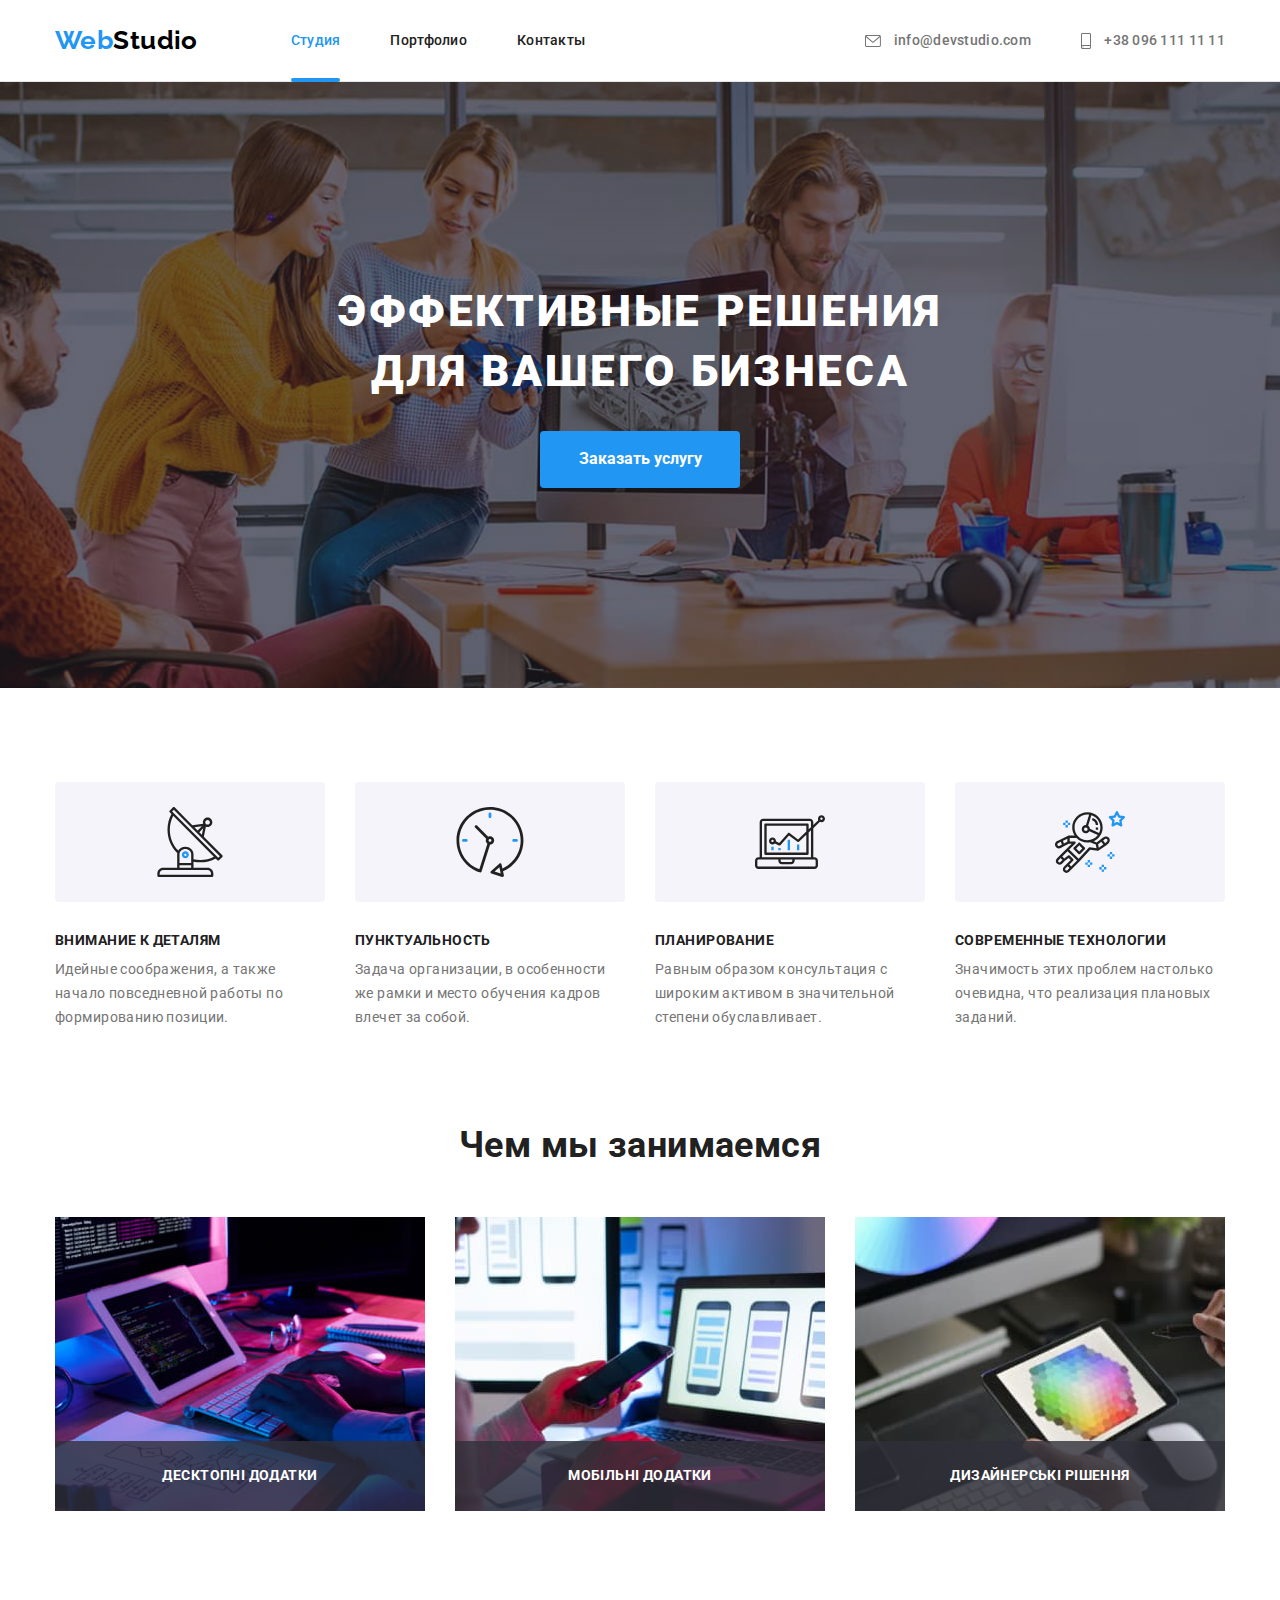
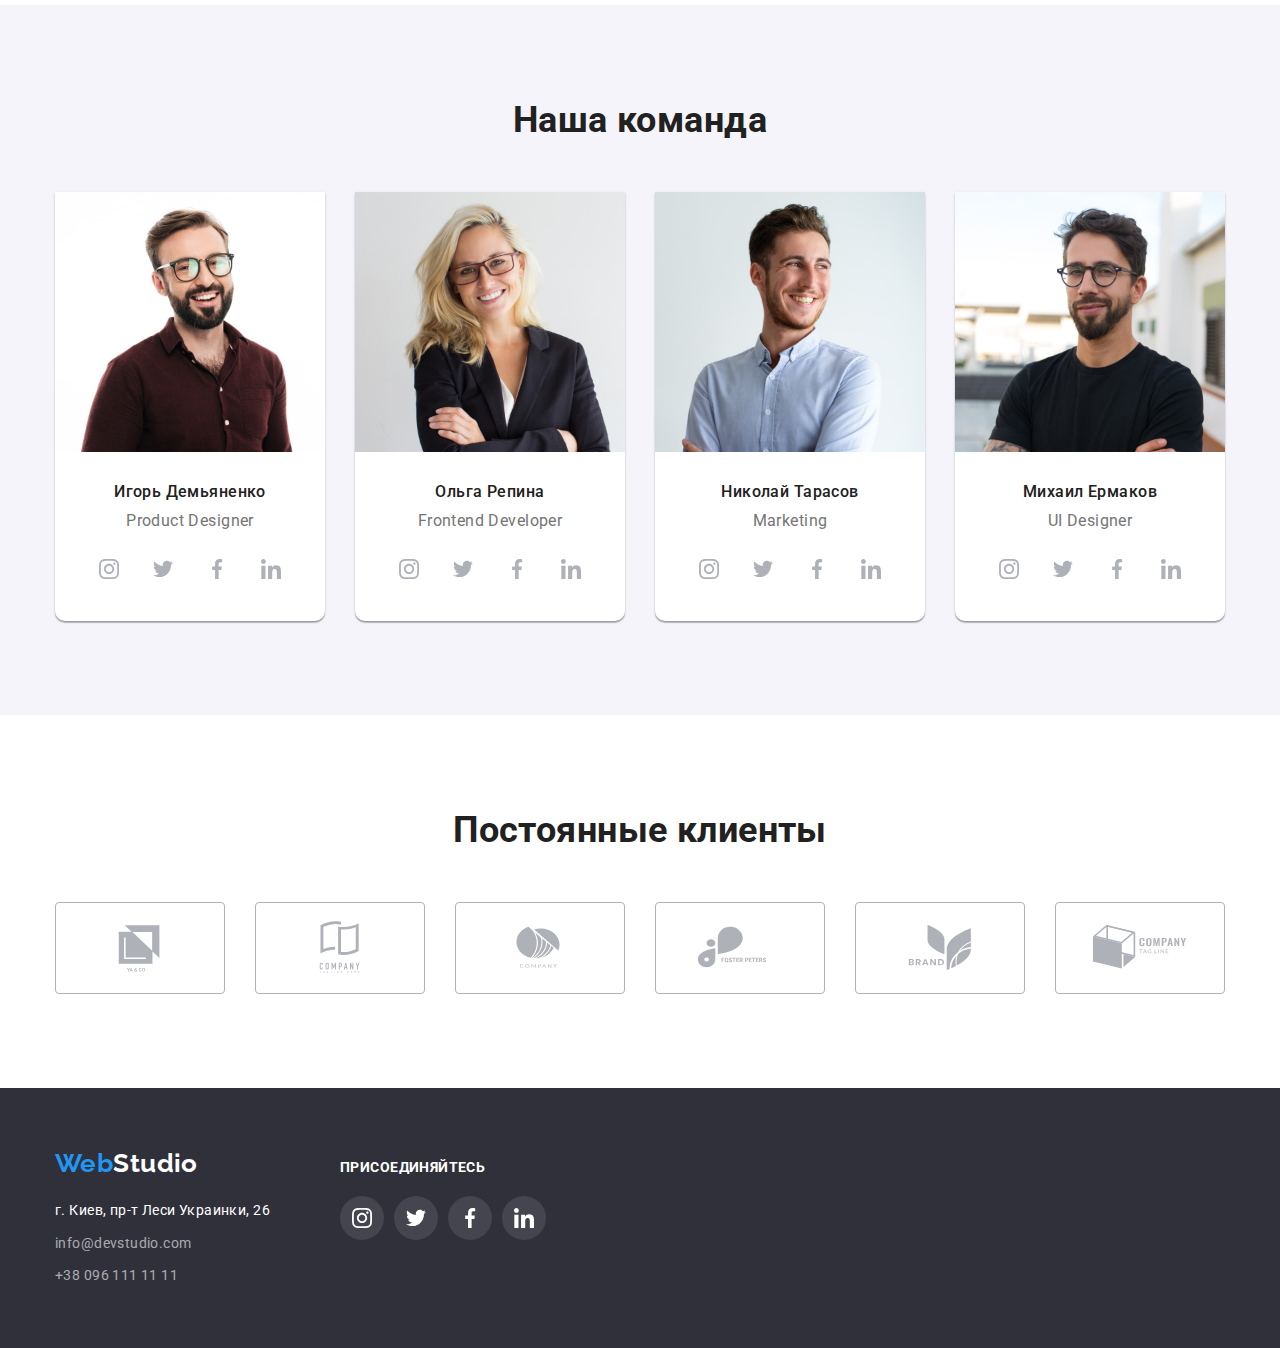
==== index.html @ 14af3a9a "add file" ====
<!DOCTYPE html>
<html lang="ru">
  <head>
    <meta charset="UTF-8" />
    <meta http-equiv="X-UA-Compatible" content="IE=edge" />
    <meta name="viewport" content="width=device-width, initial-scale=1.0" />
    <title>home-work-5</title>
    <link
      rel="stylesheet"
      href="https://cdnjs.cloudflare.com/ajax/libs/modern-normalize/1.1.0/modern-normalize.min.css"
    />
    <link
      href="https://fonts.googleapis.com/css2?family=Raleway:wght@700&family=Roboto:wght@400;500;700;900&display=swap"
      rel="stylesheet"
    />
    <link rel="stylesheet" href="./css/style.css" />
  </head>
  <body data-fixed-body>
    <header class="header">
      <nav class="container main-nav">
        <a href="./index.html" class="logo header-logo"
          ><span class="logo-accent">Web</span>Studio</a
        >
        <ul class="site-nav list">
          <li class="item"><a class="nav-link current-page" href="./index.html" >Студия</a></li>
          <li class="item">
            <a href="./portfolio.html" class="nav-link">Портфолио</a>
          </li>
          <li class="item"><a href="" class="nav-link">Контакты</a></li>
        </ul>
        <ul class="contacts list">
          <li class="item">
            <a href="mailto:info@devstudio.com" class="contacts-link">
              <svg class="contacts-icon" width="16" height="12">
                <use href="./images/symbol-defs.svg#envelope"></use>
              </svg>
              info@devstudio.com</a
            >
          </li>
          <li class="item">
            <a href="tel:+380961111111" class="contacts-link"
              ><svg class="contacts-icon" width="10" height="16">
                <use href="./images/symbol-defs.svg#smartphone"></use>
              </svg>
              +38 096 111 11 11</a
            >
          </li>
        </ul>
      </nav>
    </header>
    <main>
      <section class="section hero">
        <div class="container">
          <h1 class="hero-title">Эффективные решения для вашего бизнеса</h1>
          <button class="hero-btn" type="button" data-modal-open>Заказать услугу</button>
        </div>
      </section>
      <section class="section feature">
        <div class="container">
          <h2 class="visually-hidden">Наши преимущества</h2>
          <ul class="feature-list">
            <li class="item">
              <div class="feature-list-icon">
                <svg class="feature-icon" height="70" width="70">
                  <use href="./images/symbol-defs.svg#satellite"></use>
                </svg>
              </div>
              <h3 class="feature-title">Внимание к деталям</h3>
              <p class="feature-text">
                Идейные соображения, а также начало повседневной работы по формированию позиции.
              </p>
            </li>
            <li class="item">
              <div class="feature-list-icon">
                <svg class="feature-icon" height="70" width="70">
                  <use href="./images/symbol-defs.svg#clock"></use>
                </svg>
              </div>
              <h3 class="feature-title">Пунктуальность</h3>
              <p class="feature-text">
                Задача организации, в особенности же рамки и место обучения кадров влечет за собой.
              </p>
            </li>
            <li class="item">
              <div class="feature-list-icon">
                <svg class="feature-icon" height="70" width="70">
                  <use href="./images/symbol-defs.svg#graph"></use>
                </svg>
              </div>
              <h3 class="feature-title">Планирование</h3>
              <p class="feature-text">
                Равным образом консультация с широким активом в значительной степени обуславливает.
              </p>
            </li>
            <li class="item">
              <div class="feature-list-icon">
                <svg class="feature-icon" height="70" width="70">
                  <use href="./images/symbol-defs.svg#astronaut"></use>
                </svg>
              </div>
              <h3 class="feature-title">Современные технологии</h3>
              <p class="feature-text">
                Значимость этих проблем настолько очевидна, что реализация плановых заданий.
              </p>
            </li>
          </ul>
        </div>
      </section>
      <section class="section work-section">
        <div class="container">
          <h2 class="section-title work-title">Чем мы занимаемся</h2>
          <ul class="work-list">
            <li class="wort-list-item">
              <img src="./images/box_1.jpg" width="370" alt="рабочий стол с компьютером" />
              <div class="wort-list-item-wrap">
                <p class="wort-list-item-text">Десктопні додатки</p>
              </div>
              
            </li>
            <li class="wort-list-item">
              <img src="./images/box_2.jpg" width="370" alt="рабочий стол с компьютером" />
              <div class="wort-list-item-wrap">
                <p class="wort-list-item-text">Мобільні додатки</p>
              </div>
              
            </li>
            <li class="wort-list-item">
              <img src="./images/box_3.jpg" width="370" alt="планшет с палитрой цветов" />
              <div class="wort-list-item-wrap">
                <p class="wort-list-item-text">Дизайнерські рішення</p>
              </div>
              
            </li>
          </ul>
        </div>
      </section>
      <section class="section our-team">
        <div class="container">
          <h2 class="section-title title">Наша команда</h2>
          <ul class="our-team-list">
            <li class="item">
              <img
                src="./images/team/img_1.jpg"
                width="270"
                alt="мужчина в темной рубашке и очках"
              />
              <h3 class="our-team-title">Игорь Демьяненко</h3>
              <p class="our-team-text">Product Designer</p>
              <ul class="social-icon-list">
                <li class="social-icon-item">
                  <a
                    class="out-team-icon-link"
                    href="https://www.instagram.com/"
                    target="_blank"
                    rel="noopener noreferrer nofollow""
                  >
                    <svg class="social-icon" height="20" width="20">
                      <use href="./images/symbol-defs.svg#instagram"></use>
                    </svg>
                  </a>
                </li>
                <li class="social-icon-item">
                  <a class="out-team-icon-link" href="https://twitter.com/" target="_blank" rel="noopener noreferrer nofollow">
                    <svg class="social-icon" height="20" width="20">
                      <use href="./images/symbol-defs.svg#twitter"></use>
                    </svg>
                  </a>
                </li>
                <li class="social-icon-item">
                  <a
                    class="out-team-icon-link"
                    href="https://www.facebook.com/"
                    target="_blank"
                    rel="noopener noreferrer nofollow""
                  >
                    <svg class="social-icon" height="20" width="20">
                      <use href="./images/symbol-defs.svg#facebook"></use>
                    </svg>
                  </a>
                </li>
                <li class="social-icon-item">
                  <a
                    class="out-team-icon-link"
                    href="https://ua.linkedin.com/"
                    target="_blank"
                    rel="noopener noreferrer nofollow""
                  >
                    <svg class="social-icon" height="20" width="20">
                      <use href="./images/symbol-defs.svg#linkedin"></use>
                    </svg>
                  </a>
                </li>
              </ul>
            </li>
            <li class="item">
              <img src="./images/team/img_2.jpg" width="270" alt="женщина в черном пиджаке" />
              <h3 class="our-team-title">Ольга Репина</h3>
              <p class="our-team-text">Frontend Developer</p>
              <ul class="social-icon-list">
                <li class="social-icon-item">
                  <a
                    class="out-team-icon-link"
                    href="https://www.instagram.com/"
                    target="_blank"
                    rel="noopener noreferrer nofollow""
                  >
                    <svg class="social-icon" height="20" width="20">
                      <use href="./images/symbol-defs.svg#instagram"></use>
                    </svg>
                  </a>
                </li>
                <li class="social-icon-item">
                  <a class="out-team-icon-link" href="https://twitter.com/" target="_blank" rel="noopener noreferrer nofollow">
                    <svg class="social-icon" height="20" width="20">
                      <use href="./images/symbol-defs.svg#twitter"></use>
                    </svg>
                  </a>
                </li>
                <li class="social-icon-item">
                  <a
                    class="out-team-icon-link"
                    href="https://www.facebook.com/"
                    target="_blank"
                    rel="noopener noreferrer nofollow""
                  >
                    <svg class="social-icon" height="20" width="20">
                      <use href="./images/symbol-defs.svg#facebook"></use>
                    </svg>
                  </a>
                </li>
                <li class="social-icon-item">
                  <a
                    class="out-team-icon-link"
                    href="https://ua.linkedin.com/"
                    target="_blank"
                    rel="noopener noreferrer nofollow""
                  >
                    <svg class="social-icon" height="20" width="20">
                      <use href="./images/symbol-defs.svg#linkedin"></use>
                    </svg>
                  </a>
                </li>
              </ul>
            </li>
            <li class="item">
              <img src="./images/team/img_3.jpg" width="270" alt="мужчина в светлой рубашке" />
              <h3 class="our-team-title">Николай Тарасов</h3>
              <p class="our-team-text">Marketing</p>
              <ul class="social-icon-list">
                <li class="social-icon-item">
                  <a
                    class="out-team-icon-link"
                    href="https://www.instagram.com/"
                    target="_blank"
                    rel="noopener noreferrer nofollow""
                  >
                    <svg class="social-icon" height="20" width="20">
                      <use href="./images/symbol-defs.svg#instagram"></use>
                    </svg>
                  </a>
                </li>
                <li class="social-icon-item">
                  <a class="out-team-icon-link" href="https://twitter.com/" target="_blank" rel="noopener noreferrer nofollow">
                    <svg class="social-icon" height="20" width="20">
                      <use href="./images/symbol-defs.svg#twitter"></use>
                    </svg>
                  </a>
                </li>
                <li class="social-icon-item">
                  <a
                    class="out-team-icon-link"
                    href="https://www.facebook.com/"
                    target="_blank"
                    rel="noopener noreferrer nofollow""
                  >
                    <svg class="social-icon" height="20" width="20">
                      <use href="./images/symbol-defs.svg#facebook"></use>
                    </svg>
                  </a>
                </li>
                <li class="social-icon-item">
                  <a
                    class="out-team-icon-link"
                    href="https://ua.linkedin.com/"
                    target="_blank"
                    rel="noopener noreferrer nofollow""
                  >
                    <svg class="social-icon" height="20" width="20">
                      <use href="./images/symbol-defs.svg#linkedin"></use>
                    </svg>
                  </a>
                </li>
              </ul>
            </li>
            <li class="item">
              <img src="./images/team/img_4.jpg" width="270" alt="мужчина в черной футболке" />
              <h3 class="our-team-title">Михаил Ермаков</h3>
              <p class="our-team-text">UI Designer</p>
              <ul class="social-icon-list">
                <li class="social-icon-item">
                  <a
                    class="out-team-icon-link"
                    href="https://www.instagram.com/"
                    target="_blank"
                    rel="noopener noreferrer nofollow""
                  >
                    <svg class="social-icon" height="20" width="20">
                      <use href="./images/symbol-defs.svg#instagram"></use>
                    </svg>
                  </a>
                </li>
                <li class="social-icon-item">
                  <a class="out-team-icon-link" href="https://twitter.com/" target="_blank" rel="noopener noreferrer nofollow">
                    <svg class="social-icon" height="20" width="20">
                      <use href="./images/symbol-defs.svg#twitter"></use>
                    </svg>
                  </a>
                </li>
                <li class="social-icon-item">
                  <a
                    class="out-team-icon-link"
                    href="https://www.facebook.com/"
                    target="_blank"
                    rel="noopener noreferrer nofollow""
                  >
                    <svg class="social-icon" height="20" width="20">
                      <use href="./images/symbol-defs.svg#facebook"></use>
                    </svg>
                  </a>
                </li>
                <li class="social-icon-item">
                  <a
                    class="out-team-icon-link"
                    href="https://ua.linkedin.com/"
                    target="_blank"
                    rel="noopener noreferrer nofollow""
                  >
                    <svg class="social-icon" height="20" width="20">
                      <use href="./images/symbol-defs.svg#linkedin"></use>
                    </svg>
                  </a>
                </li>
              </ul>
            </li>
          </ul>
        </div>
      </section>
      <section class="section our-client">
        <div class="container">
          <h2 class="section-title title">Постоянные клиенты</h2>
          <ul class="our-client-list">
            <li class="our-client-item">
              <a class="our-client-link" href="" target="_blank">
                <svg class="our-client-logo" width="106" height="60">
                  <use href="./images/symbol-defs.svg#our-client-1"></use>
                </svg>
              </a>
            </li>
            <li class="our-client-item">
              <a class="our-client-link" href="" target="_blank">
                <svg class="our-client-logo" width="106" height="60">
                  <use href="./images/symbol-defs.svg#our-client-2"></use>
                </svg>
              </a>
            </li>
            <li class="our-client-item">
              <a class="our-client-link" href="" target="_blank">
                <svg class="our-client-logo" width="106" height="60">
                  <use href="./images/symbol-defs.svg#our-client-3"></use>
                </svg>
              </a>
            </li>
            <li class="our-client-item">
              <a class="our-client-link" href="" target="_blank">
                <svg class="our-client-logo" width="106" height="60">
                  <use href="./images/symbol-defs.svg#our-client-4"></use>
                </svg>
              </a>
            </li>
            <li class="our-client-item">
              <a class="our-client-link" href="" target="_blank">
                <svg class="our-client-logo" width="106" height="60">
                  <use href="./images/symbol-defs.svg#our-client-5"></use>
                </svg>
              </a>
            </li>
            <li class="our-client-item">
              <a class="our-client-link" href="" target="_blank">
                <svg class="our-client-logo" width="106" height="60">
                  <use href="./images/symbol-defs.svg#our-client-6"></use>
                </svg>
              </a>
            </li>
          </ul>
        </div>
      </section>
      <div class="backdrop is-hidden" data-modal>
        <div class="modal">
          <button class="modal-btn" data-modal-close>
            <svg class="modal-btn-icon" width="18" height="18">
              <use href="./images/symbol-defs.svg#modal-btn-close"></use>
            </svg>
          </button>
        </div>
      </div>
    </main>
    <footer class="footer">
      <div class="container footer-wrap">
        <div class="footer-address-wrapper">
          <a href="./index.html" class="logo footer-logo"
            ><span class="logo-accent">Web</span>Studio</a
          >
          <address class="address">
            <ul class="address-list">
              <li class="address-item">
                <a
                  class="address-reset"
                  href="https://goo.gl/maps/MB9hLjErAf5WU4tf9"
                  target="_blank"
                  rel="noopener noreferrer nofollow"
                  >г. Киев, пр-т Леси Украинки, 26</a
                >
              </li>
              <li class="address-item">
                <a href="mailto:info@devstudio.com" class="footer-contacts items"
                  >info@devstudio.com</a
                >
              </li>
              <li class="address-item">
                <a href="tel:+380961111111" class="footer-contacts items">+38 096 111 11 11</a>
              </li>
            </ul>
          </address>
        </div>

        <div class="footer-social-wrapper">
          <h2 class="footer-social-title">присоединяйтесь</h2>
          <ul class="social-icon-list">
            <li class="social-icon-item">
              <a
                class="footer-social-icon-link"
                href="https://www.instagram.com/"
                target="_blank"
                rel="noopener noreferrer nofollow"
              >
                <svg class="social-icon" height="20" width="20">
                  <use href="./images/symbol-defs.svg#instagram"></use>
                </svg>
              </a>
            </li>
            <li class="social-icon-item">
              <a
                class="footer-social-icon-link"
                href="https://twitter.com/"
                target="_blank"
                rel="noopener noreferrer nofollow"
              >
                <svg class="social-icon" height="20" width="20">
                  <use href="./images/symbol-defs.svg#twitter"></use>
                </svg>
              </a>
            </li>
            <li class="social-icon-item">
              <a
                class="footer-social-icon-link"
                href="https://www.facebook.com/"
                target="_blank"
                rel="noopener noreferrer nofollow"
              >
                <svg class="social-icon" height="20" width="20">
                  <use href="./images/symbol-defs.svg#facebook"></use>
                </svg>
              </a>
            </li>
            <li class="social-icon-item">
              <a
                class="footer-social-icon-link"
                href="https://ua.linkedin.com/"
                target="_blank"
                rel="noopener noreferrer nofollow"
              >
                <svg class="social-icon" height="20" width="20">
                  <use href="./images/symbol-defs.svg#linkedin"></use>
                </svg>
              </a>
            </li>
          </ul>
        </div>
      </div>
    </footer>
    <script src="./js/modal.js"></script>
  </body>
</html>
---- css/style.css ----
/* font-family: 'Raleway', sans-serif; */
:root {
  /* ---color--- */
  --body-bg-color: #fff;
  --darck-background-color: #2f303a;
  --primery-background-color: #f5f4fa;
  --header-logo-color: #000000;
  --primery-text-color: #757575;
  --title-text-color: #212121;
  --white-title-color: #fff;
  --accent-site-color: #2196f3;
  --white-btn-text-color: #fff;
  --overlay-portfolio-color: rgba(33, 150, 243, 0.9);
  --icon-color: #afb1b8;
  --footer-address-color: rgba(255, 255, 255, 0.6);
  --footer-social-icon-bg: rgba(255, 255, 255, 0.1);
  --backdrop-color: rgba(0, 0, 0, 0.2);

  /* ---transition--- */
  --main-transition: cubic-bezier(0.4, 0, 0.2, 1);
}

body {
  font-family: 'Roboto', sans-serif;
  color: var(--primery-text-color);
  font-size: 14px;
  letter-spacing: 0.03em;
  background-color: var(--body-bg-color);

  max-width: 100%;
}

ul {
  list-style: none;
  margin-top: 0;
  margin-bottom: 0;
  padding-left: 0;
}
p {
  margin-top: 0;
  margin-bottom: 0;
}

a {
  text-decoration: none;
  color: inherit;
}

h1,
h2,
h3,
h4,
h5,
h6 {
  color: var(--title-text-color);
  margin-top: 0;
  margin-bottom: 0;
}

img {
  display: block;
  max-width: 100%;
  height: auto;
}

.visually-hidden {
  position: absolute;
  width: 1px;
  height: 1px;
  margin: -1px;
  border: 0;
  padding: 0;
  white-space: nowrap;
  clip-path: inset(100%);
  clip: rect(0 0 0 0);
  overflow: hidden;
}

.container {
  width: 1200px;
  padding-left: 15px;
  padding-right: 15px;
  margin-left: auto;
  margin-right: auto;
}
.section {
  padding-bottom: 94px;
  padding-top: 94px;
}
.header {
  border-bottom: 1px solid #e5e5e5;
  max-width: 1600px;
  margin: 0 auto;
}
/**
  |==================================
  |             current-page
  |==================================
*/
.site-nav .nav-link.current-page {
  color: var(--accent-site-color);
  position: relative;
}
.current-page::after {
  content: '';
  display: block;
  position: absolute;
  bottom: -1px;
  width: 100%;
  height: 4px;
  border-radius: 2px;
  background-color: #2196f3;
}

/**
  |==================================
  |             BackDrop + Modal
  |==================================
*/
.backdrop {
  position: fixed;
  top: 0;
  left: 0;
  width: 100%;
  height: 100%;
  background-color: var(--backdrop-color);

  opacity: 1;

  transition: opacity 250ms var(--main-transition);
}

.backdrop.is-hidden {
  opacity: 0;
  pointer-events: none;
  visibility: hidden;
}

.backdrop.is-hidden .modal {
  transform: scale(0.9) translate(-50%, -50%);
}

.modal {
  position: absolute;
  top: 50%;
  left: 50%;

  min-width: 528px;
  min-height: 581px;
  padding: 15px;

  background-color: #fff;

  box-shadow: 0px 1px 3px rgba(0, 0, 0, 0.12), 0px 1px 1px rgba(0, 0, 0, 0.14),
    0px 2px 1px rgba(0, 0, 0, 0.2);
  border-radius: 4px;

  transform: scale(1) translate(-50%, -50%);
  transition: transform 250ms var(--main-transition);
}

.modal-btn {
  position: absolute;
  top: 8px;
  right: 8px;

  padding: 6px;
  border: 1px solid rgba(0, 0, 0, 0.1);
  border-radius: 50%;
  background-color: #fff;
}
.modal-btn-icon {
  display: flex;
  align-items: center;
  justify-content: space-between;
}

/**
  |==================================
  |             Logo
  |==================================
*/
.logo {
  font-family: 'Raleway', sans-serif;
  font-weight: 700;
  font-size: 26px;
  line-height: 1.2;
  color: var(--header-logo-color);
}
.header-logo {
  margin-right: 93px;
}

.logo-accent {
  color: var(--accent-site-color);
}

.section-title {
  font-size: 36px;
  line-height: 1.2;
  text-align: center;
}

/**
  |==================================
  |             Navigation
  |==================================
*/
.container.main-nav {
  display: flex;
  align-items: center;
}

.nav-link,
.contacts-link {
  font-weight: 500;

  line-height: 1.2;
  letter-spacing: 0.02em;
}
.nav-link {
  color: var(--title-text-color);
  padding-top: 32px;
  padding-bottom: 32px;
  display: block;
  transition: color 250ms var(--main-transition);
}

.contacts-link {
  color: var(--primery-text-color);

  padding-top: 32px;
  padding-bottom: 32px;

  transition: color 250ms var(--main-transition);
}
.contacts-icon {
  vertical-align: middle;
  display: inline-block;
  fill: currentColor;

  margin-right: 10px;
}

.nav-link:is(:hover, :focus),
.contacts-link:is(:hover, :focus) {
  color: var(--accent-site-color);
}
.site-nav {
  display: flex;
}

.site-nav .item:not(:last-child) {
  margin-right: 50px;
}

.contacts {
  display: flex;
  margin-left: auto;
}

.contacts .item:not(:last-child) {
  margin-right: 50px;
}

/**
  |==================================
  |              Hero     
  |==================================
*/
.hero {
  padding: 200px 0;
  text-align: center;

  min-height: 600px;
  max-width: 1600px;
  margin: 0 auto;

  background-color: var(--darck-background-color);
  background-image: linear-gradient(to right, rgba(47, 48, 58, 0.4), rgba(47, 48, 58, 0.4)),
    url(../images/hero.jpg);
  background-repeat: no-repeat;
  background-size: cover;
  background-position: center;
}

.hero-title {
  font-weight: 900;
  font-size: 44px;
  line-height: 1.36;
  letter-spacing: 0.06em;
  text-transform: uppercase;
  width: 693px;

  color: var(--white-title-color);

  margin-bottom: 30px;
  margin-left: auto;
  margin-right: auto;
}

.hero-btn {
  font-family: inherit;
  font-size: 16px;
  font-weight: 700;
  line-height: 1.88;
  background-color: var(--primery-background-color);
  cursor: pointer;

  width: 200px;

  border: 3px solid var(--accent-site-color);
  border-radius: 4px;
  padding: 10px 32px;
  color: var(--white-btn-text-color);
  background-color: var(--accent-site-color);
  transition: transform 250ms var(--main-transition);
}

.hero-btn:is(:hover, :focus) {
  -webkit-transition: 0.5s ease-out;
  transform: scale(1.05);
}

/**
  |==================================
  |             Feature     
  |==================================
*/
.feature .feature-list {
  display: flex;
  justify-content: space-between;
}

.feature-list .item {
  max-width: 270px;
}

.feature .feature-title {
  font-size: 14px;
  line-height: 1.172;
  text-transform: uppercase;
}

.feature .feature-text {
  line-height: 1.71;
}

.feature-title {
  margin-bottom: 10px;
}

/* ---icon--- */
.feature-list-icon {
  height: 120px;
  background-color: var(--primery-background-color);
  border-radius: 4px;

  display: flex;
  justify-content: center;
  align-items: center;

  margin-bottom: 30px;
}

/*  */
/**
  |==================================
  |          Work-section 
  |==================================
*/
.work-section {
  padding-top: 0;
}
.work-list {
  display: flex;
  justify-content: space-between;
}

.work-title {
  margin-bottom: 50px;
}
.wort-list-item {
  position: relative;
}

.wort-list-item-wrap {
  content: '';
  display: block;
  position: absolute;
  bottom: 0;

  width: 100%;
  height: 70px;
  background-color: rgba(47, 48, 58, 0.8);

  display: flex;
  align-items: center;
  justify-content: center;
}

.wort-list-item-text {
  font-size: 14px;
  font-weight: 700;
  line-height: 1.14;
  letter-spacing: 0.03em;
  text-transform: uppercase;
  color: var(--white-title-color);

  display: flex;
  align-items: center;
  justify-content: center;
}
/**
  |==================================
  | Our-team-section
  |==================================
*/
.our-team {
  background-color: var(--primery-background-color);
  max-width: 1600px;
  margin: 0 auto;
}

.our-team .title {
  margin-bottom: 50px;
}

.our-team-list {
  display: flex;
  justify-content: space-between;
}

.our-team-list .our-team-title {
  font-weight: 500;
}

.our-team-list .item {
  background-color: var(--body-bg-color);
  border-bottom-left-radius: 10px;
  border-bottom-right-radius: 10px;
  box-shadow: 0px 1px 3px rgba(0, 0, 0, 0.12), 0px 1px 1px rgba(0, 0, 0, 0.14),
    0px 2px 1px rgba(0, 0, 0, 0.2);
  padding-bottom: 30px;
}

.our-team-title {
  font-size: 16px;
  font-weight: 500;
  line-height: 1.2;
  text-align: center;

  padding-top: 30px;
  margin-bottom: 10px;
}

.our-team-text {
  font-size: 16px;
  line-height: 1.2;
  text-align: center;

  margin-bottom: 16px;
}

/* ---icon--- */

.social-icon-list {
  display: flex;
  justify-content: center;
}

.social-icon-item:not(:last-child) {
  margin-right: 10px;
}

.out-team-icon-link {
  height: 44px;
  width: 44px;
  border-radius: 50%;

  display: flex;
  justify-content: center;
  align-items: center;
  transition: background-color 250ms var(--main-transition);
}

.out-team-icon-link:is(:hover, :focus) .social-icon {
  fill: var(--white-title-color);
  outline: none;
}
.out-team-icon-link:is(:hover, :focus) {
  fill: var(--white-title-color);
  background-color: #2196f3;
  outline: none;
}

.social-icon {
  fill: var(--icon-color);
  transition: fill 250ms var(--main-transition);
}
/**
  |==================================
  | Our-client
  |==================================
*/

.our-client .title {
  margin-bottom: 50px;
}

.our-client-list {
  display: flex;
  gap: 30px;
}

.our-client-link {
  width: 170px;
  height: 92px;
  border: 1px solid var(--icon-color);
  border-radius: 4px;

  display: flex;
  justify-content: center;
  align-items: center;
  flex-basis: calc((100% - 150px) / 6);

  transition: border 250ms var(--main-transition);
}

.our-client-logo {
  fill: var(--icon-color);
  transition: fill 250ms var(--main-transition);
}

.our-client-link:is(:hover, :focus) {
  border: 1px solid var(--accent-site-color);
  outline: none;
}
.our-client-link:is(:hover, :focus) .our-client-logo {
  fill: var(--accent-site-color);
}

/**
  |==================================
  |Footer 
  |==================================
*/

.footer-wrap {
  display: flex;
  align-items: baseline;
  gap: 70px;
}
.footer {
  background-color: var(--darck-background-color);
  padding-top: 60px;
  padding-bottom: 60px;
  max-width: 1600px;
  margin: 0 auto;
}

.footer .logo,
.footer .address {
  color: #fff;
}

.address .footer-contacts {
  color: var(--footer-address-color);
}
.address {
  line-height: 1.7;
  font-style: normal;

  display: inline-flex;
}
.address .items {
  transition: color 250ms var(--main-transition);
}
.address .items:is(:hover, :focus) {
  color: var(--accent-site-color);
}

.footer-logo {
  display: block;
  margin-bottom: 20px;
}

.address-item:not(:last-child) {
  margin-bottom: 9px;
}

.footer-social-title {
  font-size: 14px;
  text-transform: uppercase;
  line-height: 1.14;
  letter-spacing: 0.03em;
  color: var(--white-title-color);

  margin-bottom: 20px;
}

.footer-address-wrapper {
  display: inline-block;
}

/* ---icon---*/
.footer-social-wrapper {
  display: inline-block;
}
.social-icon {
  display: block;
}

.footer-social-icon-link {
  height: 44px;
  width: 44px;
  border-radius: 50%;

  display: flex;
  justify-content: center;
  align-items: center;

  background-color: var(--footer-social-icon-bg);

  transition: background-color 250ms var(--main-transition);
}

.footer-social-wrapper .social-icon {
  fill: var(--white-title-color);
}

.footer-social-icon-link:is(:hover, :focus) {
  fill: var(--white-title-color);
  background-color: #2196f3;
  outline: none;
}

/* ------------------------------------------ */
/* -----------Portfolio-HTML---------------- */
/* ---------------------------------------- */

/**
  |==================================
  | Button
  |==================================
*/
.filter-bnt {
  font-family: inherit;
  font-size: 16px;
  font-weight: 500;
  line-height: 1.6;
  background-color: var(--primery-background-color);
  cursor: pointer;

  border: 0;
  border-radius: 4px;
  padding: 6px 22px;

  transition: background-color 250ms var(--main-transition), color 250ms var(--main-transition),
    box-shadow 250ms var(--main-transition);
}

.filter-bnt:is(:hover, :focus),
.filter-bnt.current-filter {
  color: var(--white-btn-text-color);
  background-color: var(--accent-site-color);
  outline: none;

  box-shadow: 0px 3px 1px rgba(0, 0, 0, 0.1), 0px 1px 2px rgba(0, 0, 0, 0.08),
    0px 2px 2px rgba(0, 0, 0, 0.12);
}

.filter-buttons {
  display: flex;
  justify-content: center;
  margin-bottom: 50px;
}

.filter-buttons .item:not(:last-child) {
  margin-right: 8px;
}
/**
  |==================================
  | Portfolio-list
  |==================================
*/

.portfolio-list .portfolio-title {
  font-weight: 700;
  font-size: 18px;
  line-height: 2;
  letter-spacing: 0.06em;
}

.portfolio-item .portfolio-text {
  font-size: 16px;
  line-height: 1.9;
}

.portfolio-list {
  display: flex;
  flex-wrap: wrap;
  gap: 30px;
}

.portfolio-title {
  margin-bottom: 4px;
}

.portfolio-text-wrap {
  padding: 20px 24px;

  border: 1px solid #e5e5e5;
  border-top: none;
}

.portfolio-item {
  flex-basis: calc((100% - 60px) / 3);
}

.portfolio-item-link {
  display: block;

  transition: box-shadow 250ms var(--main-transition);
}
.portfolio-item-link:is(:hover, :focus) {
  box-shadow: 0px 1px 1px rgba(0, 0, 0, 0.12), 0px 4px 4px rgba(0, 0, 0, 0.06),
    1px 4px 6px rgba(0, 0, 0, 0.16);
  outline: none;
}

/* ---- portfolio item overlay ----*/
.portfolio-item-img {
  position: relative;
  overflow: hidden;
}

.portfolio-item-link:is(:hover, :focus) .portfolio-item-overlay {
  transform: translateY(0);
}

.portfolio-item-overlay-text {
  font-size: 18px;
  line-height: 1.56;
  letter-spacing: 0.03em;
  color: var(--white-title-color);

  padding: 63px 24px;
}

.portfolio-item-overlay {
  position: absolute;
  top: 0;
  left: 0;
  width: 100%;
  height: 100%;
  background-color: var(--overlay-portfolio-color);

  transform: translateY(100%);
  transition: transform 250ms var(--main-transition);
}
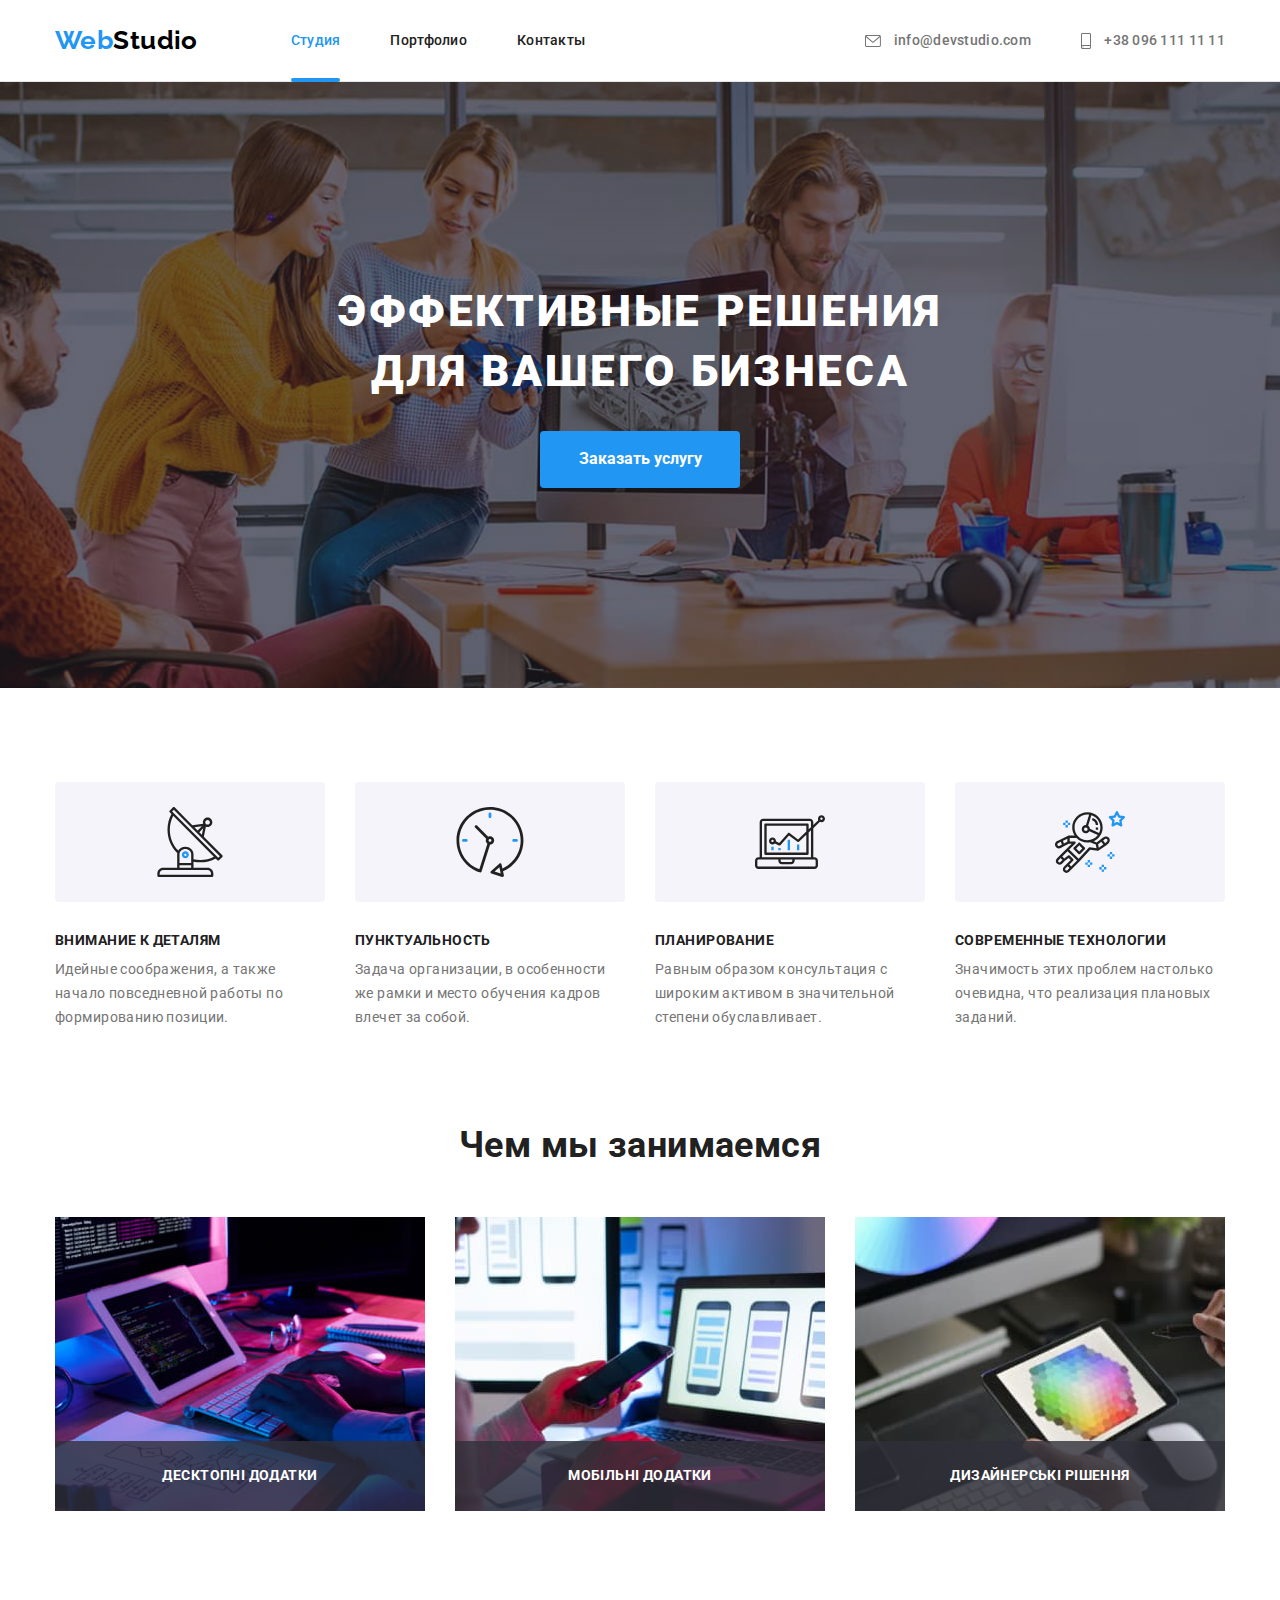
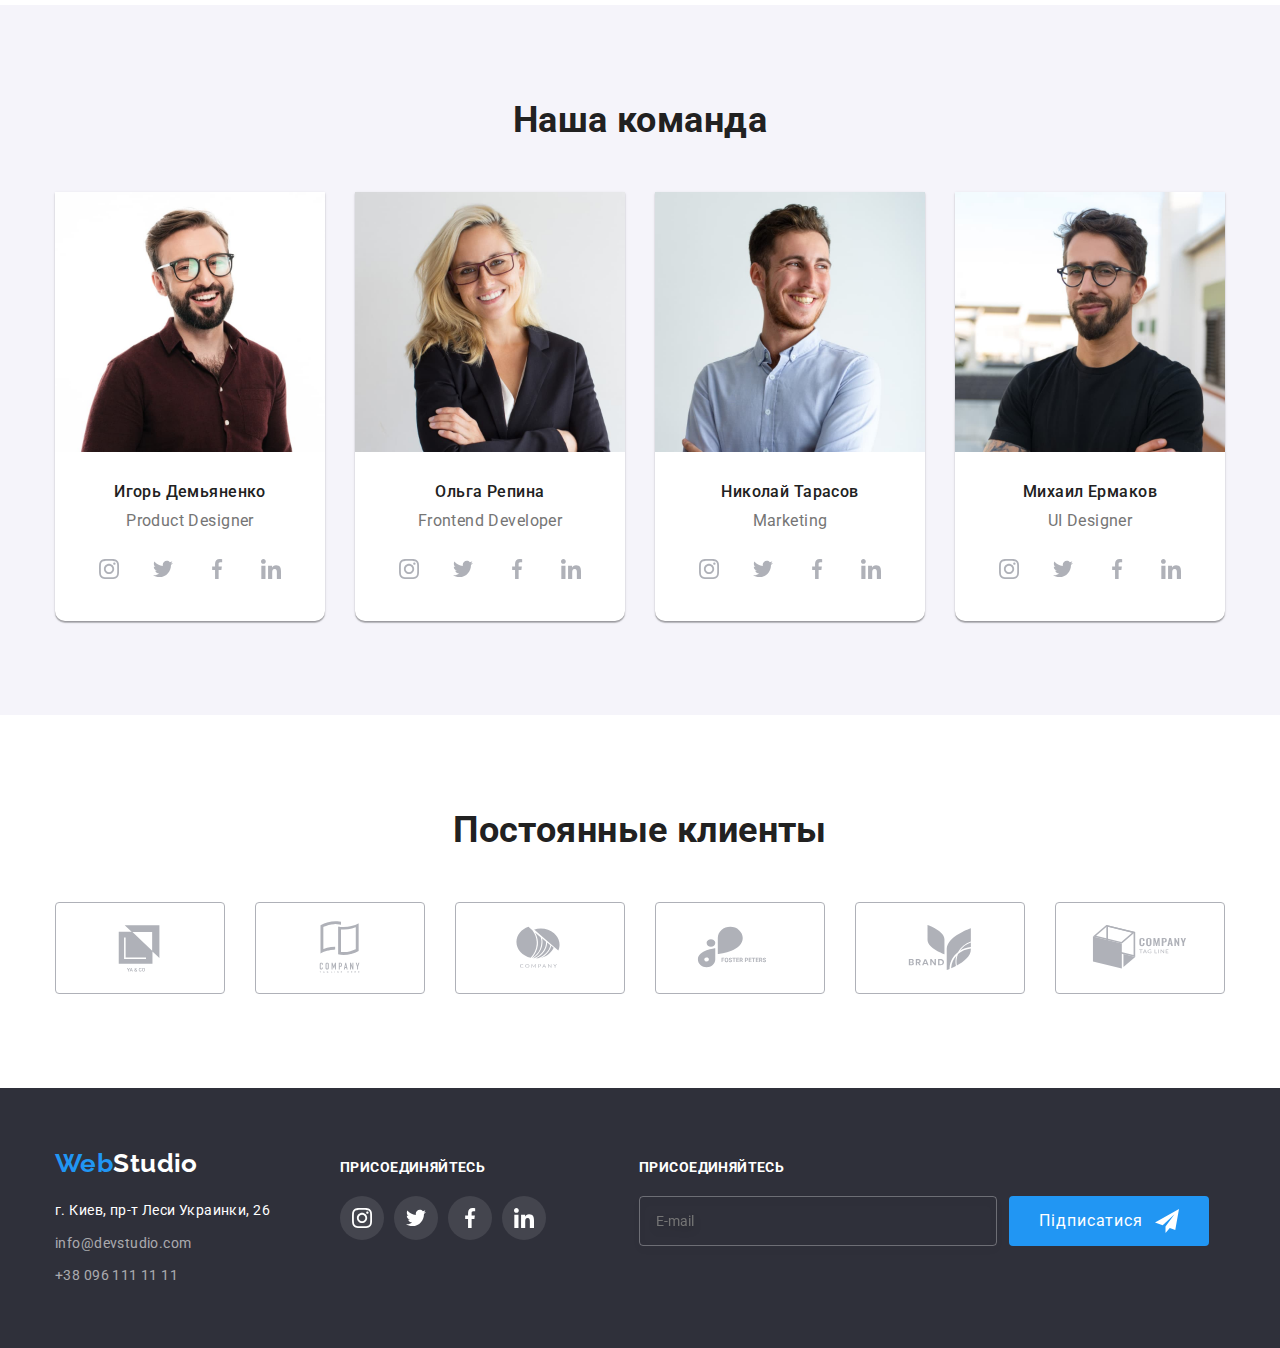
==== commit baf481da: "add form" ====
--- a/index.html
+++ b/index.html
@@ -4,7 +4,7 @@
     <meta charset="UTF-8" />
     <meta http-equiv="X-UA-Compatible" content="IE=edge" />
     <meta name="viewport" content="width=device-width, initial-scale=1.0" />
-    <title>home-work-5</title>
+    <title>home-work-6</title>
     <link
       rel="stylesheet"
       href="https://cdnjs.cloudflare.com/ajax/libs/modern-normalize/1.1.0/modern-normalize.min.css"
@@ -22,7 +22,7 @@
           ><span class="logo-accent">Web</span>Studio</a
         >
         <ul class="site-nav list">
-          <li class="item"><a class="nav-link current-page" href="./index.html" >Студия</a></li>
+          <li class="item"><a class="nav-link current-page" href="./index.html">Студия</a></li>
           <li class="item">
             <a href="./portfolio.html" class="nav-link">Портфолио</a>
           </li>
@@ -115,21 +115,18 @@
               <div class="wort-list-item-wrap">
                 <p class="wort-list-item-text">Десктопні додатки</p>
               </div>
-              
             </li>
             <li class="wort-list-item">
               <img src="./images/box_2.jpg" width="370" alt="рабочий стол с компьютером" />
               <div class="wort-list-item-wrap">
                 <p class="wort-list-item-text">Мобільні додатки</p>
               </div>
-              
             </li>
             <li class="wort-list-item">
               <img src="./images/box_3.jpg" width="370" alt="планшет с палитрой цветов" />
               <div class="wort-list-item-wrap">
                 <p class="wort-list-item-text">Дизайнерські рішення</p>
               </div>
-              
             </li>
           </ul>
         </div>
@@ -152,7 +149,7 @@
                     class="out-team-icon-link"
                     href="https://www.instagram.com/"
                     target="_blank"
-                    rel="noopener noreferrer nofollow""
+                    rel="noopener noreferrer nofollow"
                   >
                     <svg class="social-icon" height="20" width="20">
                       <use href="./images/symbol-defs.svg#instagram"></use>
@@ -160,7 +157,12 @@
                   </a>
                 </li>
                 <li class="social-icon-item">
-                  <a class="out-team-icon-link" href="https://twitter.com/" target="_blank" rel="noopener noreferrer nofollow">
+                  <a
+                    class="out-team-icon-link"
+                    href="https://twitter.com/"
+                    target="_blank"
+                    rel="noopener noreferrer nofollow"
+                  >
                     <svg class="social-icon" height="20" width="20">
                       <use href="./images/symbol-defs.svg#twitter"></use>
                     </svg>
@@ -171,7 +173,7 @@
                     class="out-team-icon-link"
                     href="https://www.facebook.com/"
                     target="_blank"
-                    rel="noopener noreferrer nofollow""
+                    rel="noopener noreferrer nofollow"
                   >
                     <svg class="social-icon" height="20" width="20">
                       <use href="./images/symbol-defs.svg#facebook"></use>
@@ -183,7 +185,7 @@
                     class="out-team-icon-link"
                     href="https://ua.linkedin.com/"
                     target="_blank"
-                    rel="noopener noreferrer nofollow""
+                    rel="noopener noreferrer nofollow"
                   >
                     <svg class="social-icon" height="20" width="20">
                       <use href="./images/symbol-defs.svg#linkedin"></use>
@@ -202,7 +204,7 @@
                     class="out-team-icon-link"
                     href="https://www.instagram.com/"
                     target="_blank"
-                    rel="noopener noreferrer nofollow""
+                    rel="noopener noreferrer nofollow"
                   >
                     <svg class="social-icon" height="20" width="20">
                       <use href="./images/symbol-defs.svg#instagram"></use>
@@ -210,7 +212,12 @@
                   </a>
                 </li>
                 <li class="social-icon-item">
-                  <a class="out-team-icon-link" href="https://twitter.com/" target="_blank" rel="noopener noreferrer nofollow">
+                  <a
+                    class="out-team-icon-link"
+                    href="https://twitter.com/"
+                    target="_blank"
+                    rel="noopener noreferrer nofollow"
+                  >
                     <svg class="social-icon" height="20" width="20">
                       <use href="./images/symbol-defs.svg#twitter"></use>
                     </svg>
@@ -221,7 +228,7 @@
                     class="out-team-icon-link"
                     href="https://www.facebook.com/"
                     target="_blank"
-                    rel="noopener noreferrer nofollow""
+                    rel="noopener noreferrer nofollow"
                   >
                     <svg class="social-icon" height="20" width="20">
                       <use href="./images/symbol-defs.svg#facebook"></use>
@@ -233,7 +240,7 @@
                     class="out-team-icon-link"
                     href="https://ua.linkedin.com/"
                     target="_blank"
-                    rel="noopener noreferrer nofollow""
+                    rel="noopener noreferrer nofollow"
                   >
                     <svg class="social-icon" height="20" width="20">
                       <use href="./images/symbol-defs.svg#linkedin"></use>
@@ -252,7 +259,7 @@
                     class="out-team-icon-link"
                     href="https://www.instagram.com/"
                     target="_blank"
-                    rel="noopener noreferrer nofollow""
+                    rel="noopener noreferrer nofollow"
                   >
                     <svg class="social-icon" height="20" width="20">
                       <use href="./images/symbol-defs.svg#instagram"></use>
@@ -260,7 +267,12 @@
                   </a>
                 </li>
                 <li class="social-icon-item">
-                  <a class="out-team-icon-link" href="https://twitter.com/" target="_blank" rel="noopener noreferrer nofollow">
+                  <a
+                    class="out-team-icon-link"
+                    href="https://twitter.com/"
+                    target="_blank"
+                    rel="noopener noreferrer nofollow"
+                  >
                     <svg class="social-icon" height="20" width="20">
                       <use href="./images/symbol-defs.svg#twitter"></use>
                     </svg>
@@ -271,7 +283,7 @@
                     class="out-team-icon-link"
                     href="https://www.facebook.com/"
                     target="_blank"
-                    rel="noopener noreferrer nofollow""
+                    rel="noopener noreferrer nofollow"
                   >
                     <svg class="social-icon" height="20" width="20">
                       <use href="./images/symbol-defs.svg#facebook"></use>
@@ -283,7 +295,7 @@
                     class="out-team-icon-link"
                     href="https://ua.linkedin.com/"
                     target="_blank"
-                    rel="noopener noreferrer nofollow""
+                    rel="noopener noreferrer nofollow"
                   >
                     <svg class="social-icon" height="20" width="20">
                       <use href="./images/symbol-defs.svg#linkedin"></use>
@@ -302,7 +314,7 @@
                     class="out-team-icon-link"
                     href="https://www.instagram.com/"
                     target="_blank"
-                    rel="noopener noreferrer nofollow""
+                    rel="noopener noreferrer nofollow"
                   >
                     <svg class="social-icon" height="20" width="20">
                       <use href="./images/symbol-defs.svg#instagram"></use>
@@ -310,7 +322,12 @@
                   </a>
                 </li>
                 <li class="social-icon-item">
-                  <a class="out-team-icon-link" href="https://twitter.com/" target="_blank" rel="noopener noreferrer nofollow">
+                  <a
+                    class="out-team-icon-link"
+                    href="https://twitter.com/"
+                    target="_blank"
+                    rel="noopener noreferrer nofollow"
+                  >
                     <svg class="social-icon" height="20" width="20">
                       <use href="./images/symbol-defs.svg#twitter"></use>
                     </svg>
@@ -321,7 +338,7 @@
                     class="out-team-icon-link"
                     href="https://www.facebook.com/"
                     target="_blank"
-                    rel="noopener noreferrer nofollow""
+                    rel="noopener noreferrer nofollow"
                   >
                     <svg class="social-icon" height="20" width="20">
                       <use href="./images/symbol-defs.svg#facebook"></use>
@@ -333,7 +350,7 @@
                     class="out-team-icon-link"
                     href="https://ua.linkedin.com/"
                     target="_blank"
-                    rel="noopener noreferrer nofollow""
+                    rel="noopener noreferrer nofollow"
                   >
                     <svg class="social-icon" height="20" width="20">
                       <use href="./images/symbol-defs.svg#linkedin"></use>
@@ -401,6 +418,59 @@
               <use href="./images/symbol-defs.svg#modal-btn-close"></use>
             </svg>
           </button>
+          <form class="register-form" name="register-form">
+            <strong class="register-title">Залиште свої дані, ми вам передзвонимо</strong>
+            <div class="register-group" role="group">
+              <label class="register-wrap">
+                <span class="register-lable">Ім'я</span>
+                <input class="register-input" name="user-name" type="text" />
+                <svg class="register-icon" width="18" height="18">
+                  <use href="./images/symbol-defs.svg#form-name"></use>
+                </svg>
+              </label>
+
+              <label class="register-wrap">
+                <span class="register-lable">Телефон</span>
+                <input class="register-input" name="user-phone" type="tel" />
+                <svg class="register-icon" width="18" height="18">
+                  <use href="./images/symbol-defs.svg#form-phone"></use>
+                </svg>
+              </label>
+              <label class="register-wrap">
+                <span class="register-lable">Пошта</span>
+                <input class="register-input" name="user-email" type="email" />
+                <svg class="register-icon" width="18" height="18">
+                  <use href="./images/symbol-defs.svg#form-email"></use>
+                </svg>
+              </label>
+              <label class="register-wrap">
+                <textarea
+                  class="register-message"
+                  name="user-message"
+                  rows="5"
+                  placeholder="Введіть текст"
+                ></textarea>
+              </label>
+            </div>
+            <label class="register-agreement">
+              <input class="register-checkbox visually-hidden" type="checkbox" />
+              <svg class="register-agreement-icon" width="16" height="15">
+                <use class="icon-uncheck" href="./images/symbol-defs.svg#form-unchecked"></use>
+                <use class="icon-check" href="./images/symbol-defs.svg#form-checked"></use>
+              </svg>
+              <span class="register-agreement-text"
+                >Погоджуюся з розсилкою та приймаю
+                <a
+                  class="register-agreement-link"
+                  href=""
+                  target="_blank"
+                  rel="noopener noreferrer nofollow"
+                  >Умови договору</a
+                ></span
+              >
+            </label>
+            <button class="register-btn" type="submit">Відправити</button>
+          </form>
         </div>
       </div>
     </main>
@@ -434,7 +504,7 @@
         </div>
 
         <div class="footer-social-wrapper">
-          <h2 class="footer-social-title">присоединяйтесь</h2>
+          <h2 class="footer-title">присоединяйтесь</h2>
           <ul class="social-icon-list">
             <li class="social-icon-item">
               <a
@@ -486,6 +556,18 @@
             </li>
           </ul>
         </div>
+        <div class="footer-form-wrap">
+          <h3 class="footer-title">присоединяйтесь</h3>
+          <form class="footer-form">
+            <input class="footer-input" type="text" placeholder="E-mail" />
+            <button class="footer-btn" type="button">
+              <span class="footer-btn-text">Підписатися</span
+              ><svg width="24" height="24">
+                <use href="./images/symbol-defs.svg#footer-icon-send"></use>
+              </svg>
+            </button>
+          </form>
+        </div>
       </div>
     </footer>
     <script src="./js/modal.js"></script>
--- a/css/style.css
+++ b/css/style.css
@@ -16,8 +16,13 @@
   --footer-social-icon-bg: rgba(255, 255, 255, 0.1);
   --backdrop-color: rgba(0, 0, 0, 0.2);
 
+  --input-bordr-color: rgba(33, 33, 33, 0.2);
+  --input-label-color: #757575;
+  --input-placeholder-color: rgba(117, 117, 117, 0.5);
+  --input-icon-color: #212121;
+
   /* ---transition--- */
-  --main-transition: cubic-bezier(0.4, 0, 0.2, 1);
+  --main-transition: 250ms cubic-bezier(0.4, 0, 0.2, 1);
 }
 
 body {
@@ -127,7 +132,7 @@
 
   opacity: 1;
 
-  transition: opacity 250ms var(--main-transition);
+  transition: opacity var(--main-transition);
 }
 
 .backdrop.is-hidden {
@@ -145,9 +150,9 @@
   top: 50%;
   left: 50%;
 
-  min-width: 528px;
-  min-height: 581px;
-  padding: 15px;
+  width: 528px;
+  height: 581px;
+  padding: 40px;
 
   background-color: #fff;
 
@@ -156,7 +161,7 @@
   border-radius: 4px;
 
   transform: scale(1) translate(-50%, -50%);
-  transition: transform 250ms var(--main-transition);
+  transition: transform var(--main-transition);
 }
 
 .modal-btn {
@@ -169,12 +174,181 @@
   border-radius: 50%;
   background-color: #fff;
 }
+
+.modal-btn:is(:hover, :focus) {
+  border: 1px solid #2196f3;
+}
+.modal-btn:is(:hover, :focus) .modal-btn-icon {
+  transform: rotate(90deg) scale(1.3);
+  fill: #2196f3;
+}
 .modal-btn-icon {
   display: flex;
   align-items: center;
   justify-content: space-between;
-}
-
+  transition: transform 225ms linear, scale 350ms linear;
+}
+
+/**
+  |==================================
+  |             Modal-form
+  |==================================
+*/
+.register-title {
+  font-size: 20px;
+  line-height: 1.15;
+  letter-spacing: 0.03em;
+  color: var(--title-text-color);
+
+  display: block;
+  text-align: center;
+
+  margin-bottom: 12px;
+}
+.register-group {
+  margin-bottom: 20px;
+}
+
+.register-input {
+  display: block;
+  font-size: 14px;
+
+  height: 40px;
+  margin-bottom: 10px;
+  padding: 12px;
+  padding-left: 42px;
+
+  outline: transparent;
+
+  transition: border-color var(--main-transition);
+}
+
+.register-input:focus {
+  border-color: var(--accent-site-color);
+}
+.register-input:focus + .register-icon {
+  fill: var(--accent-site-color);
+}
+
+.register-input,
+.register-message {
+  min-width: 448px;
+
+  border: 1px solid var(--input-bordr-color);
+  border-radius: 4px;
+}
+
+.register-wrap {
+  position: relative;
+  display: block;
+}
+.register-icon {
+  position: absolute;
+  bottom: 11px;
+  left: 12px;
+  fill: var(--input-icon-color);
+
+  transition: fill var(--main-transition);
+}
+
+.register-message {
+  height: 120px;
+  padding: 12px 16px;
+  resize: none;
+  outline: transparent;
+
+  transition: border-color var(--main-transition);
+}
+
+.register-message::placeholder {
+  font-size: 12px;
+  line-height: 1.16;
+  letter-spacing: 0.01em;
+
+  color: var(--input-placeholder-color);
+}
+
+.register-message:focus {
+  border-color: var(--accent-site-color);
+}
+
+.register-lable {
+  font-weight: 400;
+  font-size: 12px;
+  line-height: 1.16;
+  letter-spacing: 0.01em;
+
+  color: var(--input-label-color);
+
+  margin-bottom: 4px;
+  display: block;
+}
+.register-agreement {
+  display: flex;
+  align-items: center;
+  justify-content: center;
+  gap: 8px;
+
+  margin-bottom: 30px;
+}
+.register-agreement-text {
+  font-size: 14px;
+  line-height: 1.71;
+  letter-spacing: 0.03em;
+  color: var(--primery-text-color);
+
+  user-select: none;
+}
+
+.register-agreement-link {
+  color: var(--accent-site-color);
+  text-decoration: underline;
+  text-underline-position: under;
+}
+
+.icon-check {
+  opacity: 0;
+  transition: opacity var(--main-transition);
+}
+.register-checkbox:checked + .register-agreement-icon > .icon-uncheck {
+  opacity: 0;
+}
+.register-checkbox:checked + .register-agreement-icon > .icon-check {
+  opacity: 1;
+}
+
+.register-checkbox:focus + .register-agreement-icon {
+  outline: 2px solid var(--accent-site-color);
+  outline-offset: 1px;
+  border-radius: 2px;
+}
+
+.register-btn {
+  display: flex;
+  align-items: center;
+  justify-content: center;
+  margin: 0 auto;
+
+  width: 200px;
+  height: 50px;
+
+  font-size: 16px;
+  line-height: 1.88;
+  letter-spacing: 0.06em;
+  color: var(--white-btn-text-color);
+
+  background-color: var(--accent-site-color);
+  color: var(--white-btn-text-color);
+
+  border: transparent;
+  border-radius: 4px;
+
+  transition: box-shadow var(--main-transition);
+}
+
+.register-btn:is(:hover, :focus) {
+  box-shadow: 0px 4px 4px rgba(0, 0, 0, 0.15);
+}
 /**
   |==================================
   |             Logo
@@ -223,7 +397,7 @@
   padding-top: 32px;
   padding-bottom: 32px;
   display: block;
-  transition: color 250ms var(--main-transition);
+  transition: color var(--main-transition);
 }
 
 .contacts-link {
@@ -232,7 +406,7 @@
   padding-top: 32px;
   padding-bottom: 32px;
 
-  transition: color 250ms var(--main-transition);
+  transition: color var(--main-transition);
 }
 .contacts-icon {
   vertical-align: middle;
@@ -314,12 +488,12 @@
   padding: 10px 32px;
   color: var(--white-btn-text-color);
   background-color: var(--accent-site-color);
-  transition: transform 250ms var(--main-transition);
+  transition: transform var(--main-transition);
+  transition: box-shadow var(--main-transition);
 }
 
 .hero-btn:is(:hover, :focus) {
-  -webkit-transition: 0.5s ease-out;
-  transform: scale(1.05);
+  box-shadow: 0px 4px 4px rgba(255, 255, 255, 0.3);
 }
 
 /**
@@ -481,22 +655,20 @@
   display: flex;
   justify-content: center;
   align-items: center;
-  transition: background-color 250ms var(--main-transition);
+  transition: background-color var(--main-transition);
 }
 
 .out-team-icon-link:is(:hover, :focus) .social-icon {
   fill: var(--white-title-color);
-  outline: none;
 }
 .out-team-icon-link:is(:hover, :focus) {
   fill: var(--white-title-color);
   background-color: #2196f3;
-  outline: none;
 }
 
 .social-icon {
   fill: var(--icon-color);
-  transition: fill 250ms var(--main-transition);
+  transition: fill var(--main-transition);
 }
 /**
   |==================================
@@ -524,17 +696,16 @@
   align-items: center;
   flex-basis: calc((100% - 150px) / 6);
 
-  transition: border 250ms var(--main-transition);
+  transition: border var(--main-transition);
 }
 
 .our-client-logo {
   fill: var(--icon-color);
-  transition: fill 250ms var(--main-transition);
+  transition: fill var(--main-transition);
 }
 
 .our-client-link:is(:hover, :focus) {
   border: 1px solid var(--accent-site-color);
-  outline: none;
 }
 .our-client-link:is(:hover, :focus) .our-client-logo {
   fill: var(--accent-site-color);
@@ -549,7 +720,6 @@
 .footer-wrap {
   display: flex;
   align-items: baseline;
-  gap: 70px;
 }
 .footer {
   background-color: var(--darck-background-color);
@@ -574,7 +744,7 @@
   display: inline-flex;
 }
 .address .items {
-  transition: color 250ms var(--main-transition);
+  transition: color var(--main-transition);
 }
 .address .items:is(:hover, :focus) {
   color: var(--accent-site-color);
@@ -589,7 +759,7 @@
   margin-bottom: 9px;
 }
 
-.footer-social-title {
+.footer-title {
   font-size: 14px;
   text-transform: uppercase;
   line-height: 1.14;
@@ -601,11 +771,13 @@
 
 .footer-address-wrapper {
   display: inline-block;
+  margin-right: 70px;
 }
 
 /* ---icon---*/
 .footer-social-wrapper {
   display: inline-block;
+  margin-right: 93px;
 }
 .social-icon {
   display: block;
@@ -622,7 +794,7 @@
 
   background-color: var(--footer-social-icon-bg);
 
-  transition: background-color 250ms var(--main-transition);
+  transition: background-color var(--main-transition);
 }
 
 .footer-social-wrapper .social-icon {
@@ -632,7 +804,53 @@
 .footer-social-icon-link:is(:hover, :focus) {
   fill: var(--white-title-color);
   background-color: #2196f3;
-  outline: none;
+}
+
+.footer-input {
+  width: 358px;
+  height: 50px;
+  margin-right: 12px;
+
+  padding: 15px 16px;
+
+  color: #fff;
+
+  background-color: transparent;
+  border: 1px solid rgba(255, 255, 255, 0.3);
+  filter: drop-shadow(0px 4px 4px rgba(0, 0, 0, 0.15));
+  border-radius: 4px;
+
+  outline: transparent;
+}
+
+.footer-btn {
+  display: flex;
+  align-items: center;
+  justify-content: center;
+  gap: 12px;
+  width: 200px;
+  height: 50px;
+
+  background: var(--accent-site-color);
+  color: var(--white-btn-text-color);
+
+  border: transparent;
+  border-radius: 4px;
+  transition: box-shadow var(--main-transition);
+}
+
+.footer-form {
+  display: flex;
+}
+
+.footer-btn-text {
+  font-size: 16px;
+  line-height: 1.88;
+  letter-spacing: 0.06em;
+}
+
+.footer-btn:is(:hover, :focus) {
+  box-shadow: 0px 4px 4px rgba(255, 255, 255, 0.3);
 }
 
 /* ------------------------------------------ */
@@ -656,15 +874,14 @@
   border-radius: 4px;
   padding: 6px 22px;
 
-  transition: background-color 250ms var(--main-transition), color 250ms var(--main-transition),
-    box-shadow 250ms var(--main-transition);
+  transition: background-color var(--main-transition), color var(--main-transition),
+    box-shadow var(--main-transition);
 }
 
 .filter-bnt:is(:hover, :focus),
 .filter-bnt.current-filter {
   color: var(--white-btn-text-color);
   background-color: var(--accent-site-color);
-  outline: none;
 
   box-shadow: 0px 3px 1px rgba(0, 0, 0, 0.1), 0px 1px 2px rgba(0, 0, 0, 0.08),
     0px 2px 2px rgba(0, 0, 0, 0.12);
@@ -721,12 +938,11 @@
 .portfolio-item-link {
   display: block;
 
-  transition: box-shadow 250ms var(--main-transition);
+  transition: box-shadow var(--main-transition);
 }
 .portfolio-item-link:is(:hover, :focus) {
   box-shadow: 0px 1px 1px rgba(0, 0, 0, 0.12), 0px 4px 4px rgba(0, 0, 0, 0.06),
     1px 4px 6px rgba(0, 0, 0, 0.16);
-  outline: none;
 }
 
 /* ---- portfolio item overlay ----*/
@@ -757,5 +973,5 @@
   background-color: var(--overlay-portfolio-color);
 
   transform: translateY(100%);
-  transition: transform 250ms var(--main-transition);
-}
+  transition: transform var(--main-transition);
+}
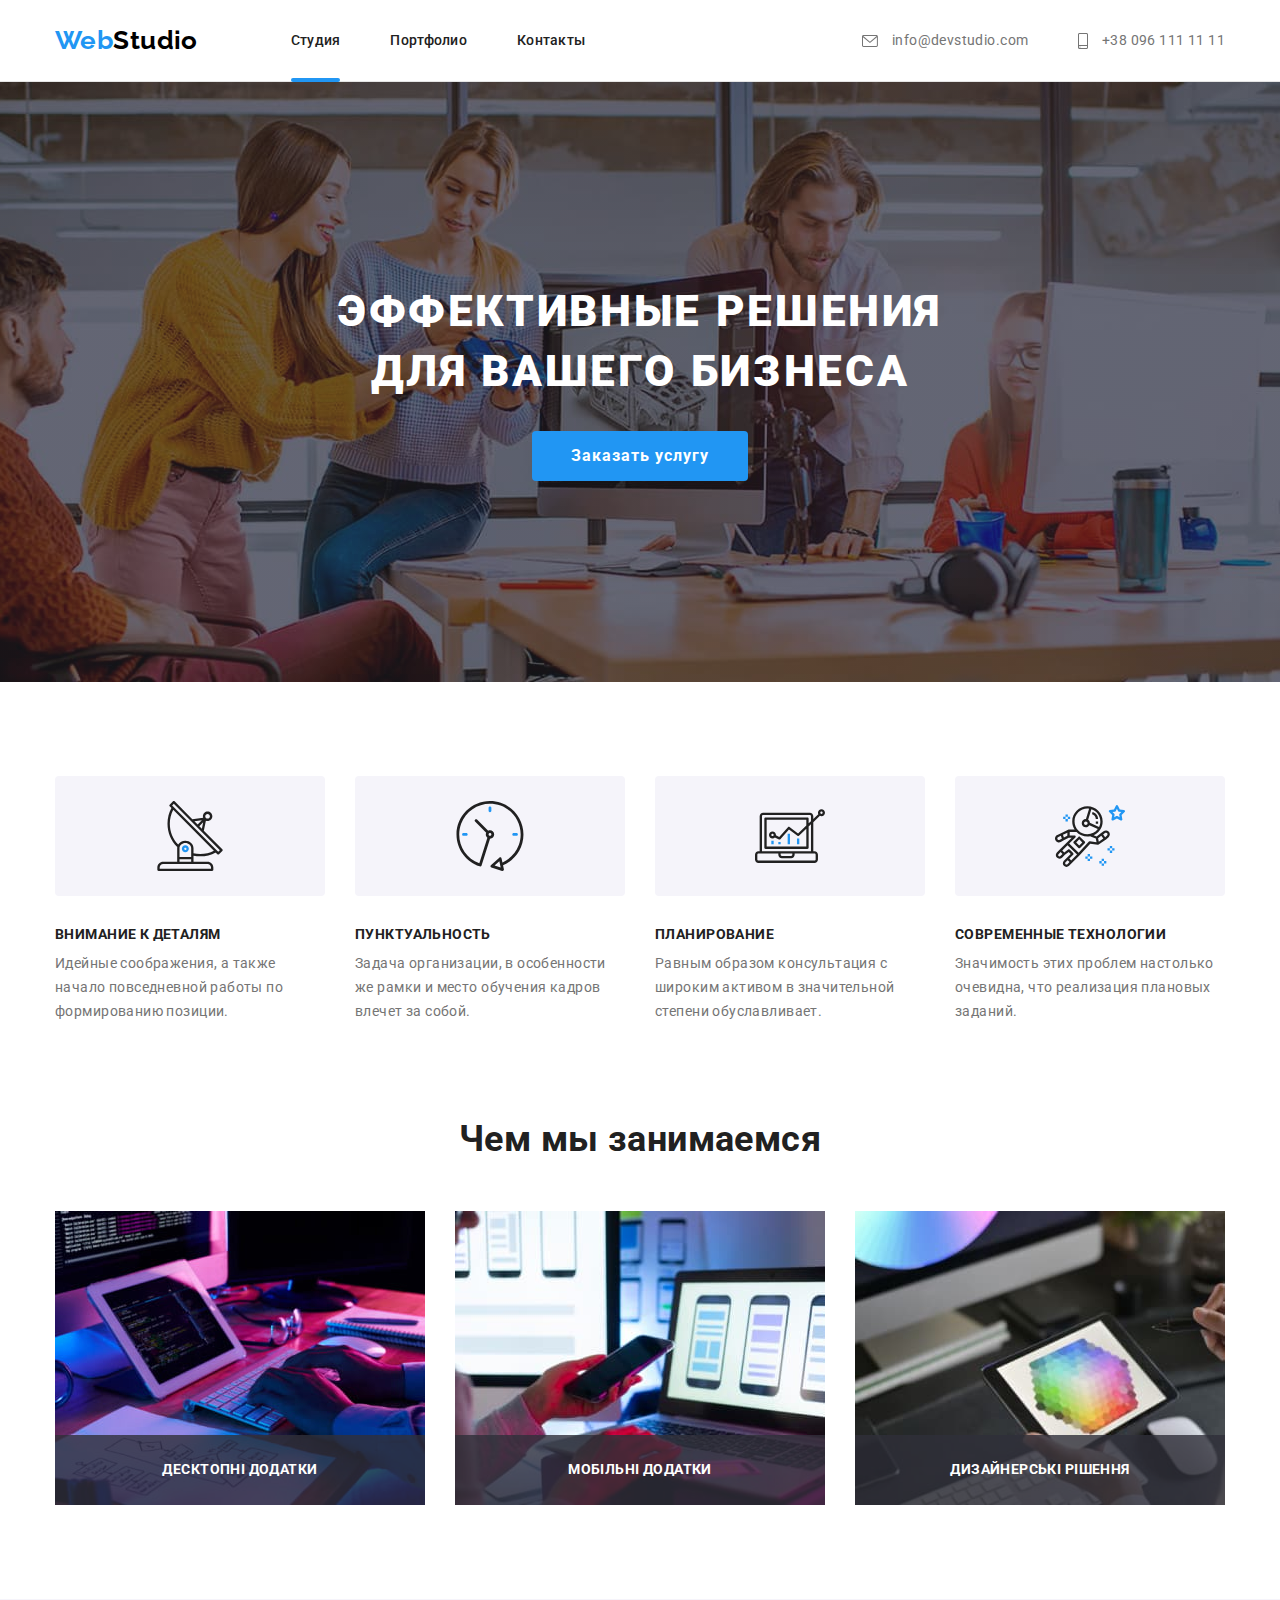
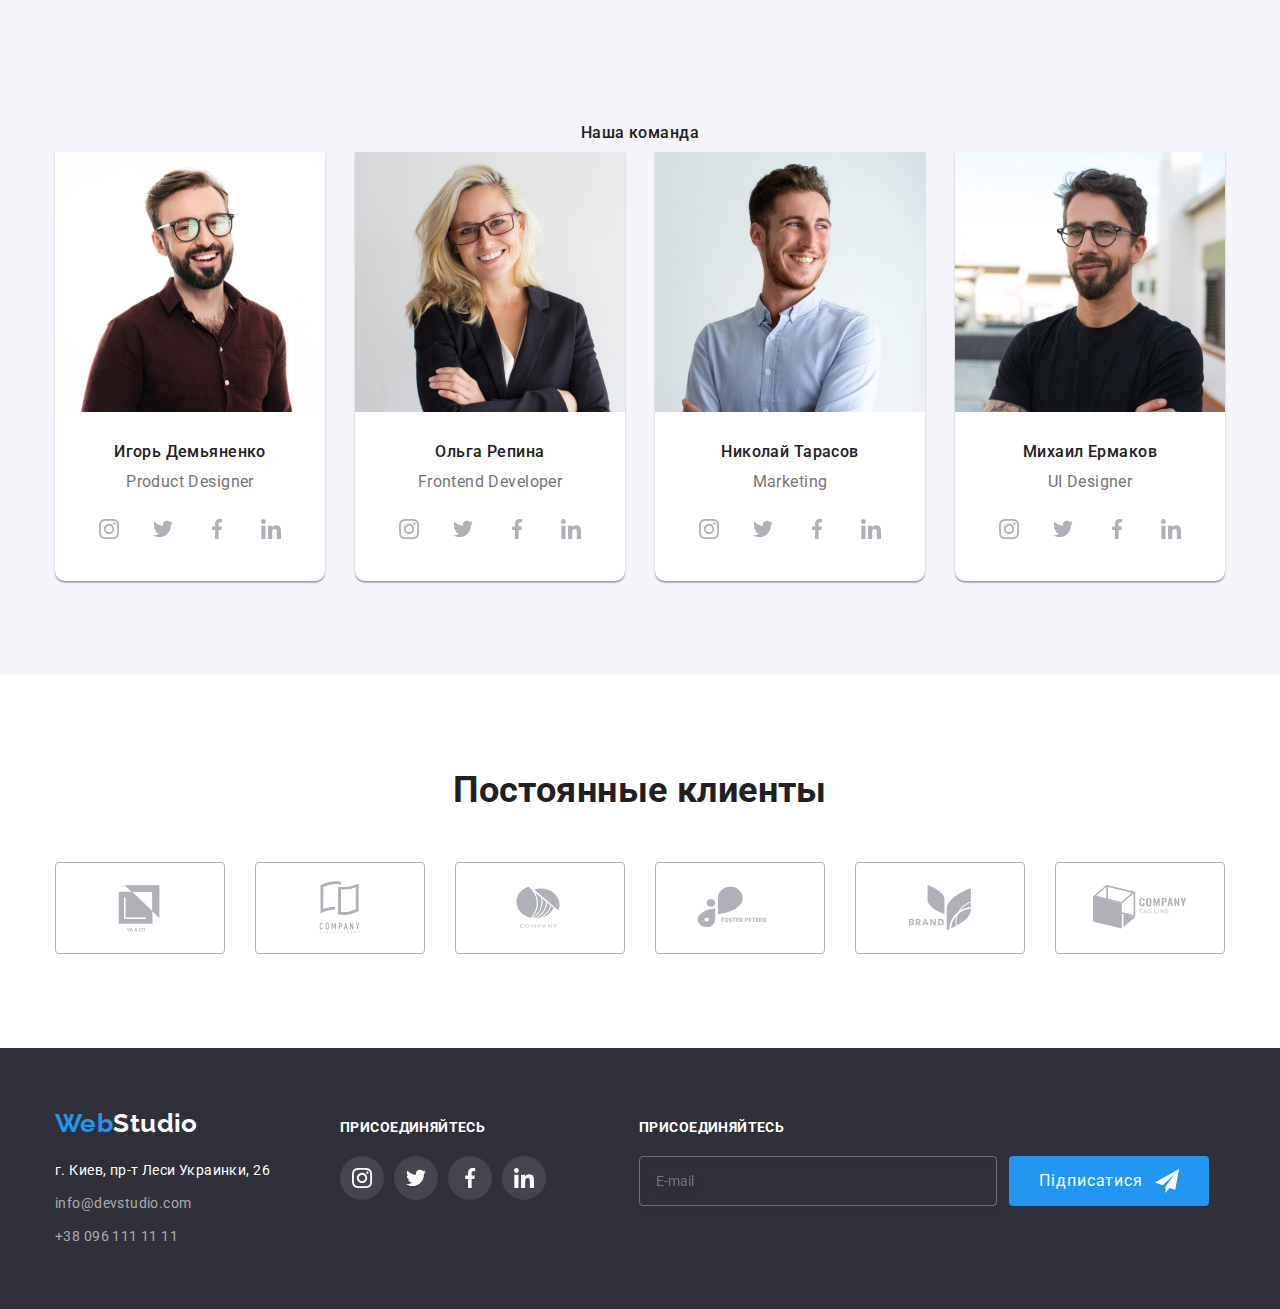
==== commit a0e39cd2: "BEM" ====
--- a/index.html
+++ b/index.html
@@ -17,29 +17,33 @@
   </head>
   <body data-fixed-body>
     <header class="header">
-      <nav class="container main-nav">
-        <a href="./index.html" class="logo header-logo"
+      <nav class="main-nav container">
+        <a href="./index.html" class="logo main-nav__logo"
           ><span class="logo-accent">Web</span>Studio</a
         >
-        <ul class="site-nav list">
-          <li class="item"><a class="nav-link current-page" href="./index.html">Студия</a></li>
-          <li class="item">
-            <a href="./portfolio.html" class="nav-link">Портфолио</a>
+        <ul class="site-nav">
+          <li class="site-nav__item">
+            <a class="site-nav__link current-page" href="./index.html">Студия</a>
           </li>
-          <li class="item"><a href="" class="nav-link">Контакты</a></li>
+          <li class="site-nav__item">
+            <a class="site-nav__link" href="./portfolio.html">Портфолио</a>
+          </li>
+          <li class="site-nav__item">
+            <a class="site-nav__link" href="">Контакты</a>
+          </li>
         </ul>
-        <ul class="contacts list">
-          <li class="item">
-            <a href="mailto:info@devstudio.com" class="contacts-link">
-              <svg class="contacts-icon" width="16" height="12">
+        <ul class="contacts">
+          <li class="contacts__item">
+            <a class="contacts__link" href="mailto:info@devstudio.com">
+              <svg class="contacts__icon" width="16" height="12">
                 <use href="./images/symbol-defs.svg#envelope"></use>
               </svg>
               info@devstudio.com</a
             >
           </li>
-          <li class="item">
-            <a href="tel:+380961111111" class="contacts-link"
-              ><svg class="contacts-icon" width="10" height="16">
+          <li class="contacts__item">
+            <a class="contacts__link" href="tel:+380961111111"
+              ><svg class="contacts__icon" width="10" height="16">
                 <use href="./images/symbol-defs.svg#smartphone"></use>
               </svg>
               +38 096 111 11 11</a
@@ -49,100 +53,100 @@
       </nav>
     </header>
     <main>
-      <section class="section hero">
+      <section class="hero section">
         <div class="container">
-          <h1 class="hero-title">Эффективные решения для вашего бизнеса</h1>
-          <button class="hero-btn" type="button" data-modal-open>Заказать услугу</button>
+          <h1 class="hero__title">Эффективные решения для вашего бизнеса</h1>
+          <button class="btn hero__btn" type="button" data-modal-open>Заказать услугу</button>
         </div>
       </section>
-      <section class="section feature">
+      <section class="feature section">
         <div class="container">
           <h2 class="visually-hidden">Наши преимущества</h2>
-          <ul class="feature-list">
-            <li class="item">
-              <div class="feature-list-icon">
-                <svg class="feature-icon" height="70" width="70">
+          <ul class="feature__list">
+            <li class="feature__item">
+              <div class="feature__icon">
+                <svg height="70" width="70">
                   <use href="./images/symbol-defs.svg#satellite"></use>
                 </svg>
               </div>
-              <h3 class="feature-title">Внимание к деталям</h3>
-              <p class="feature-text">
+              <h3 class="feature__title">Внимание к деталям</h3>
+              <p class="feature__text">
                 Идейные соображения, а также начало повседневной работы по формированию позиции.
               </p>
             </li>
-            <li class="item">
-              <div class="feature-list-icon">
-                <svg class="feature-icon" height="70" width="70">
+            <li class="feature__item">
+              <div class="feature__icon">
+                <svg height="70" width="70">
                   <use href="./images/symbol-defs.svg#clock"></use>
                 </svg>
               </div>
-              <h3 class="feature-title">Пунктуальность</h3>
-              <p class="feature-text">
+              <h3 class="feature__title">Пунктуальность</h3>
+              <p class="feature__text">
                 Задача организации, в особенности же рамки и место обучения кадров влечет за собой.
               </p>
             </li>
-            <li class="item">
-              <div class="feature-list-icon">
-                <svg class="feature-icon" height="70" width="70">
+            <li class="feature__item">
+              <div class="feature__icon">
+                <svg height="70" width="70">
                   <use href="./images/symbol-defs.svg#graph"></use>
                 </svg>
               </div>
-              <h3 class="feature-title">Планирование</h3>
-              <p class="feature-text">
+              <h3 class="feature__title">Планирование</h3>
+              <p class="feature__text">
                 Равным образом консультация с широким активом в значительной степени обуславливает.
               </p>
             </li>
-            <li class="item">
-              <div class="feature-list-icon">
-                <svg class="feature-icon" height="70" width="70">
+            <li class="feature__item">
+              <div class="feature__icon">
+                <svg height="70" width="70">
                   <use href="./images/symbol-defs.svg#astronaut"></use>
                 </svg>
               </div>
-              <h3 class="feature-title">Современные технологии</h3>
-              <p class="feature-text">
+              <h3 class="feature__title">Современные технологии</h3>
+              <p class="feature__text">
                 Значимость этих проблем настолько очевидна, что реализация плановых заданий.
               </p>
             </li>
           </ul>
         </div>
       </section>
-      <section class="section work-section">
+      <section class="our-work section">
         <div class="container">
-          <h2 class="section-title work-title">Чем мы занимаемся</h2>
-          <ul class="work-list">
-            <li class="wort-list-item">
+          <h2 class="section-title our-work__title">Чем мы занимаемся</h2>
+          <ul class="our-work__list">
+            <li class="our-work__item">
               <img src="./images/box_1.jpg" width="370" alt="рабочий стол с компьютером" />
-              <div class="wort-list-item-wrap">
-                <p class="wort-list-item-text">Десктопні додатки</p>
-              </div>
-            </li>
-            <li class="wort-list-item">
+              <div class="our-wort__transparent-strip">
+                <p class="our-wort__text">Десктопні додатки</p>
+              </div>
+            </li>
+            <li class="our-work__item">
               <img src="./images/box_2.jpg" width="370" alt="рабочий стол с компьютером" />
-              <div class="wort-list-item-wrap">
-                <p class="wort-list-item-text">Мобільні додатки</p>
-              </div>
-            </li>
-            <li class="wort-list-item">
+              <div class="our-wort__transparent-strip">
+                <p class="our-wort__text">Мобільні додатки</p>
+              </div>
+            </li>
+            <li class="our-work__item">
               <img src="./images/box_3.jpg" width="370" alt="планшет с палитрой цветов" />
-              <div class="wort-list-item-wrap">
-                <p class="wort-list-item-text">Дизайнерські рішення</p>
+              <div class="our-wort__transparent-strip">
+                <p class="our-wort__text">Дизайнерські рішення</p>
               </div>
             </li>
           </ul>
         </div>
       </section>
-      <section class="section our-team">
+      <section class="our-team section">
         <div class="container">
-          <h2 class="section-title title">Наша команда</h2>
-          <ul class="our-team-list">
-            <li class="item">
+          <h2 class="section-title our-team__title">Наша команда</h2>
+          <ul class="our-team__list">
+            <li class="our-team__item">
               <img
                 src="./images/team/img_1.jpg"
                 width="270"
                 alt="мужчина в темной рубашке и очках"
               />
-              <h3 class="our-team-title">Игорь Демьяненко</h3>
-              <p class="our-team-text">Product Designer</p>
+              <h3 class="our-team__title">Игорь Демьяненко</h3>
+              <p class="our-team__profession">Product Designer</p>
               <ul class="social-icon-list">
                 <li class="social-icon-item">
                   <a
@@ -194,10 +198,10 @@
                 </li>
               </ul>
             </li>
-            <li class="item">
+            <li class="our-team__item">
               <img src="./images/team/img_2.jpg" width="270" alt="женщина в черном пиджаке" />
-              <h3 class="our-team-title">Ольга Репина</h3>
-              <p class="our-team-text">Frontend Developer</p>
+              <h3 class="our-team__title">Ольга Репина</h3>
+              <p class="our-team__profession">Frontend Developer</p>
               <ul class="social-icon-list">
                 <li class="social-icon-item">
                   <a
@@ -249,10 +253,10 @@
                 </li>
               </ul>
             </li>
-            <li class="item">
+            <li class="our-team__item">
               <img src="./images/team/img_3.jpg" width="270" alt="мужчина в светлой рубашке" />
-              <h3 class="our-team-title">Николай Тарасов</h3>
-              <p class="our-team-text">Marketing</p>
+              <h3 class="our-team__title">Николай Тарасов</h3>
+              <p class="our-team__profession">Marketing</p>
               <ul class="social-icon-list">
                 <li class="social-icon-item">
                   <a
@@ -304,10 +308,10 @@
                 </li>
               </ul>
             </li>
-            <li class="item">
+            <li class="our-team__item">
               <img src="./images/team/img_4.jpg" width="270" alt="мужчина в черной футболке" />
-              <h3 class="our-team-title">Михаил Ермаков</h3>
-              <p class="our-team-text">UI Designer</p>
+              <h3 class="our-team__title">Михаил Ермаков</h3>
+              <p class="our-team__profession">UI Designer</p>
               <ul class="social-icon-list">
                 <li class="social-icon-item">
                   <a
@@ -444,6 +448,7 @@
                 </svg>
               </label>
               <label class="register-wrap">
+                <span class="register-lable">Коментар</span>
                 <textarea
                   class="register-message"
                   name="user-message"
@@ -453,7 +458,11 @@
               </label>
             </div>
             <label class="register-agreement">
-              <input class="register-checkbox visually-hidden" type="checkbox" />
+              <input
+                class="register-checkbox visually-hidden"
+                type="checkbox"
+                name="register-checkbox"
+              />
               <svg class="register-agreement-icon" width="16" height="15">
                 <use class="icon-uncheck" href="./images/symbol-defs.svg#form-unchecked"></use>
                 <use class="icon-check" href="./images/symbol-defs.svg#form-checked"></use>
@@ -469,7 +478,7 @@
                 ></span
               >
             </label>
-            <button class="register-btn" type="submit">Відправити</button>
+            <button class="btn register-btn" type="submit">Відправити</button>
           </form>
         </div>
       </div>
@@ -559,8 +568,8 @@
         <div class="footer-form-wrap">
           <h3 class="footer-title">присоединяйтесь</h3>
           <form class="footer-form">
-            <input class="footer-input" type="text" placeholder="E-mail" />
-            <button class="footer-btn" type="button">
+            <input class="footer-input" type="text" placeholder="E-mail" name="footer-input" />
+            <button class="footer-btn" type="submit">
               <span class="footer-btn-text">Підписатися</span
               ><svg width="24" height="24">
                 <use href="./images/symbol-defs.svg#footer-icon-send"></use>
--- a/css/style.css
+++ b/css/style.css
@@ -102,7 +102,7 @@
   |             current-page
   |==================================
 */
-.site-nav .nav-link.current-page {
+.current-page {
   color: var(--accent-site-color);
   position: relative;
 }
@@ -273,15 +273,15 @@
 }
 
 .register-lable {
+  display: block;
+
   font-weight: 400;
   font-size: 12px;
   line-height: 1.16;
   letter-spacing: 0.01em;
-
   color: var(--input-label-color);
 
   margin-bottom: 4px;
-  display: block;
 }
 .register-agreement {
   display: flex;
@@ -324,30 +324,50 @@
 }
 
 .register-btn {
+  width: 200px;
+  transition: box-shadow var(--main-transition);
+}
+
+.register-btn:is(:hover, :focus) {
+  box-shadow: 0px 4px 4px rgba(0, 0, 0, 0.15);
+}
+/**
+  |==================================
+  |             Section
+  |==================================
+*/
+.section-title {
+  font-size: 36px;
+  line-height: 1.2;
+  text-align: center;
+}
+
+/**
+  |==================================
+  |             Main-Button
+  |==================================
+*/
+
+.btn {
   display: flex;
   align-items: center;
   justify-content: center;
   margin: 0 auto;
 
-  width: 200px;
   height: 50px;
 
+  font-family: inherit;
   font-size: 16px;
+  font-weight: 700;
   line-height: 1.88;
   letter-spacing: 0.06em;
   color: var(--white-btn-text-color);
 
   background-color: var(--accent-site-color);
-  color: var(--white-btn-text-color);
 
   border: transparent;
   border-radius: 4px;
-
-  transition: box-shadow var(--main-transition);
-}
-
-.register-btn:is(:hover, :focus) {
-  box-shadow: 0px 4px 4px rgba(0, 0, 0, 0.15);
+  cursor: pointer;
 }
 /**
   |==================================
@@ -361,18 +381,12 @@
   line-height: 1.2;
   color: var(--header-logo-color);
 }
-.header-logo {
-  margin-right: 93px;
-}
-
 .logo-accent {
   color: var(--accent-site-color);
 }
 
-.section-title {
-  font-size: 36px;
-  line-height: 1.2;
-  text-align: center;
+.main-nav__logo {
+  margin-right: 93px;
 }
 
 /**
@@ -380,19 +394,19 @@
   |             Navigation
   |==================================
 */
-.container.main-nav {
-  display: flex;
-  align-items: center;
-}
-
-.nav-link,
+.main-nav {
+  display: flex;
+  align-items: center;
+}
+
+.site-nav__link,
 .contacts-link {
   font-weight: 500;
 
   line-height: 1.2;
   letter-spacing: 0.02em;
 }
-.nav-link {
+.site-nav__link {
   color: var(--title-text-color);
   padding-top: 32px;
   padding-bottom: 32px;
@@ -400,7 +414,25 @@
   transition: color var(--main-transition);
 }
 
-.contacts-link {
+.site-nav__link:is(:hover, :focus),
+.contacts__link:is(:hover, :focus) {
+  color: var(--accent-site-color);
+}
+.site-nav {
+  display: flex;
+}
+
+.site-nav__item:not(:last-child),
+.contacts__item:not(:last-child) {
+  margin-right: 50px;
+}
+
+.contacts {
+  display: flex;
+  margin-left: auto;
+}
+
+.contacts__link {
   color: var(--primery-text-color);
 
   padding-top: 32px;
@@ -408,33 +440,12 @@
 
   transition: color var(--main-transition);
 }
-.contacts-icon {
+.contacts__icon {
   vertical-align: middle;
   display: inline-block;
   fill: currentColor;
 
   margin-right: 10px;
-}
-
-.nav-link:is(:hover, :focus),
-.contacts-link:is(:hover, :focus) {
-  color: var(--accent-site-color);
-}
-.site-nav {
-  display: flex;
-}
-
-.site-nav .item:not(:last-child) {
-  margin-right: 50px;
-}
-
-.contacts {
-  display: flex;
-  margin-left: auto;
-}
-
-.contacts .item:not(:last-child) {
-  margin-right: 50px;
 }
 
 /**
@@ -458,7 +469,7 @@
   background-position: center;
 }
 
-.hero-title {
+.hero__title {
   font-weight: 900;
   font-size: 44px;
   line-height: 1.36;
@@ -473,26 +484,14 @@
   margin-right: auto;
 }
 
-.hero-btn {
-  font-family: inherit;
-  font-size: 16px;
-  font-weight: 700;
-  line-height: 1.88;
-  background-color: var(--primery-background-color);
-  cursor: pointer;
-
-  width: 200px;
-
-  border: 3px solid var(--accent-site-color);
-  border-radius: 4px;
-  padding: 10px 32px;
-  color: var(--white-btn-text-color);
-  background-color: var(--accent-site-color);
+.hero__btn {
+  width: 216px;
+
   transition: transform var(--main-transition);
   transition: box-shadow var(--main-transition);
 }
 
-.hero-btn:is(:hover, :focus) {
+.hero__btn:is(:hover, :focus) {
   box-shadow: 0px 4px 4px rgba(255, 255, 255, 0.3);
 }
 
@@ -501,31 +500,28 @@
   |             Feature     
   |==================================
 */
-.feature .feature-list {
+.feature__list {
   display: flex;
   justify-content: space-between;
 }
 
-.feature-list .item {
+.feature__item {
   max-width: 270px;
 }
 
-.feature .feature-title {
+.feature__title {
   font-size: 14px;
   line-height: 1.172;
   text-transform: uppercase;
-}
-
-.feature .feature-text {
+  margin-bottom: 10px;
+}
+
+.feature__text {
   line-height: 1.71;
 }
 
-.feature-title {
-  margin-bottom: 10px;
-}
-
 /* ---icon--- */
-.feature-list-icon {
+.feature__icon {
   height: 120px;
   background-color: var(--primery-background-color);
   border-radius: 4px;
@@ -537,28 +533,29 @@
   margin-bottom: 30px;
 }
 
-/*  */
 /**
   |==================================
   |          Work-section 
   |==================================
 */
-.work-section {
+.our-work {
   padding-top: 0;
 }
-.work-list {
+
+.our-work__title {
+  margin-bottom: 50px;
+}
+
+.our-work__list {
   display: flex;
   justify-content: space-between;
 }
 
-.work-title {
-  margin-bottom: 50px;
-}
-.wort-list-item {
+.our-work__item {
   position: relative;
 }
 
-.wort-list-item-wrap {
+.our-wort__transparent-strip {
   content: '';
   display: block;
   position: absolute;
@@ -573,7 +570,7 @@
   justify-content: center;
 }
 
-.wort-list-item-text {
+.our-wort__text {
   font-size: 14px;
   font-weight: 700;
   line-height: 1.14;
@@ -587,7 +584,7 @@
 }
 /**
   |==================================
-  | Our-team-section
+  |            Our-team
   |==================================
 */
 .our-team {
@@ -596,11 +593,11 @@
   margin: 0 auto;
 }
 
-.our-team .title {
+.our-team__title {
   margin-bottom: 50px;
 }
 
-.our-team-list {
+.our-team__list {
   display: flex;
   justify-content: space-between;
 }
@@ -609,7 +606,7 @@
   font-weight: 500;
 }
 
-.our-team-list .item {
+.our-team__item {
   background-color: var(--body-bg-color);
   border-bottom-left-radius: 10px;
   border-bottom-right-radius: 10px;
@@ -618,7 +615,7 @@
   padding-bottom: 30px;
 }
 
-.our-team-title {
+.our-team__title {
   font-size: 16px;
   font-weight: 500;
   line-height: 1.2;
@@ -628,7 +625,7 @@
   margin-bottom: 10px;
 }
 
-.our-team-text {
+.our-team__profession {
   font-size: 16px;
   line-height: 1.2;
   text-align: center;
